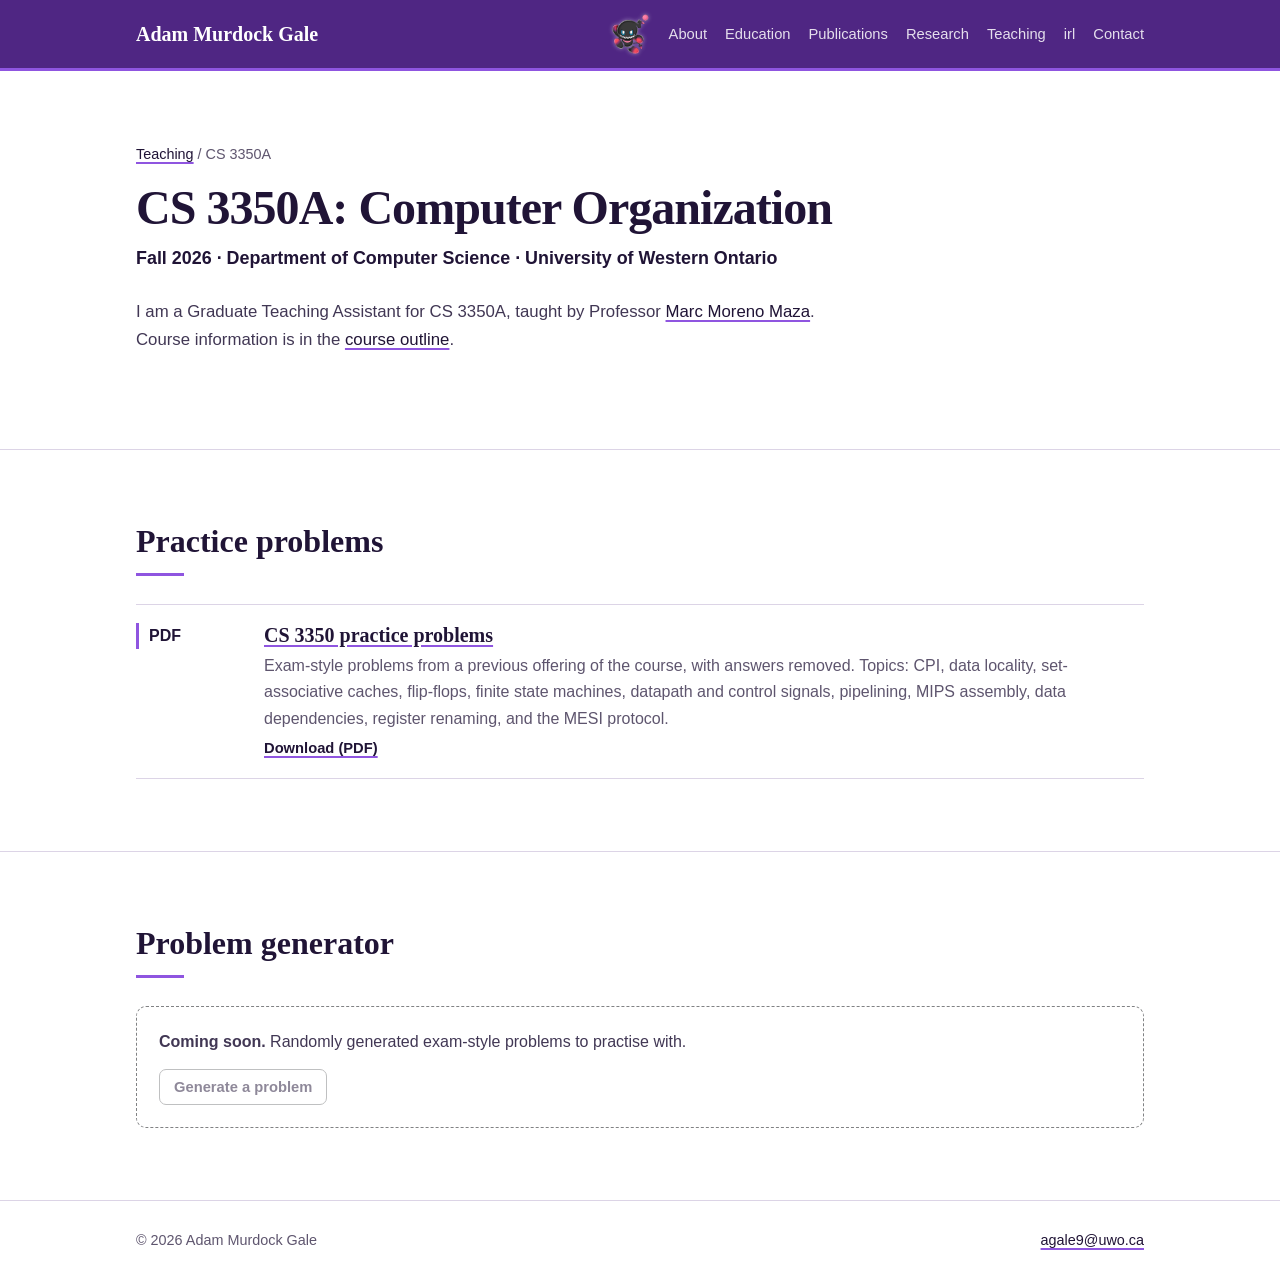
==== teaching/3350/index.html @ db10768b "Add CS 3350A course page with answer-free practice problems and generator placeholder Move shared st" ====
<!DOCTYPE html>
<html lang="en">
<head>
  <meta charset="UTF-8">
  <meta name="viewport" content="width=device-width, initial-scale=1.0">
  <meta name="description" content="CS 3350A Computer Organization (Fall 2026, Western University): practice problems and study resources from Adam Murdock Gale, Graduate Teaching Assistant.">
  <title>CS 3350A — Adam Murdock Gale</title>
  <link rel="icon" href="../../favicon.ico" sizes="any">
  <link rel="icon" type="image/png" sizes="32x32" href="../../images/favicon-32.png">
  <link rel="apple-touch-icon" href="../../images/apple-touch-icon.png">
  <script>
    /* Pick the theme before first paint: saved choice, else the OS preference. */
    (function () {
      var t = null;
      try { t = localStorage.getItem("theme"); } catch (e) {}
      if (t !== "light" && t !== "dark") {
        t = window.matchMedia && window.matchMedia("(prefers-color-scheme: light)").matches ? "light" : "dark";
      }
      document.documentElement.setAttribute("data-theme", t);
    })();
  </script>
  <link rel="stylesheet" href="../../assets/site.css">
</head>
<body>
  <header>
    <nav class="container" aria-label="Primary navigation">
      <a class="brand" href="../../">Adam Murdock Gale</a>
      <div class="nav-right">
        <button class="theme-toggle" type="button" aria-label="Switch to dark mode" title="Switch to dark mode">
          <img class="chao chao-dark" src="../../images/dark-chao.png" alt="" width="37" height="40">
          <img class="chao chao-hero" src="../../images/hero-chao.png" alt="" width="23" height="40">
        </button>
        <div class="nav-links">
        <a href="../../#about">About</a>
        <a href="../../#education">Education</a>
        <a href="../../#publications">Publications</a>
        <a href="../../#projects">Research</a>
        <a href="../../#teaching">Teaching</a>
        <a href="../../#irl">irl</a>
        <a href="../../#contact">Contact</a>
        </div>
      </div>
    </nav>
  </header>

  <main>
    <section id="course">
      <div class="container">
        <p class="breadcrumb"><a href="../../#teaching">Teaching</a> / CS 3350A</p>
        <h1 class="page-title">CS 3350A: Computer Organization</h1>
        <div class="subtitle">Fall 2026 · Department of Computer Science · University of Western Ontario</div>
        <p class="bio">
          I am a Graduate Teaching Assistant for CS 3350A, taught by Professor
          <a href="https://www.csd.uwo.ca/~mmorenom/">Marc Moreno Maza</a>. Course information is in the
          <a href="../../other/CS3350-Outline-Fall-2026.html">course outline</a>.
        </p>
      </div>
    </section>

    <section id="practice-exam">
      <div class="container">
        <h2>Practice problems</h2>
        <article class="publication">
          <div class="year">PDF</div>
          <div>
            <h3><a href="3350-practice-problems.pdf">CS 3350 practice problems</a></h3>
            <p>Exam-style problems from a previous offering of the course, with answers removed.
              Topics: CPI, data locality, set-associative caches, flip-flops, finite state machines,
              datapath and control signals, pipelining, MIPS assembly, data dependencies,
              register renaming, and the MESI protocol.</p>
            <p class="links"><a href="3350-practice-problems.pdf">Download (PDF)</a></p>
          </div>
        </article>
      </div>
    </section>

    <section id="generator">
      <div class="container">
        <h2>Problem generator</h2>
        <div class="placeholder-box">
          <p><strong>Coming soon.</strong> Randomly generated exam-style problems to practise with.</p>
          <button class="button" type="button" disabled>Generate a problem</button>
        </div>
      </div>
    </section>
  </main>

  <footer>
    <div class="container">
      <span>© <span id="year">2026</span> Adam Murdock Gale</span>
      <span><a href="mailto:agale9+website@uwo.ca">agale9@uwo.ca</a></span>
    </div>
  </footer>

  <script src="../../assets/theme.js"></script>
  <script>
    document.getElementById("year").textContent = new Date().getFullYear();
  </script>
</body>
</html>
---- assets/site.css ----
/* Shared styles for maestrood.github.io (main page and course pages) */

:root {
  color-scheme: dark;

  /* Western University brand colours
     https://brand.westernu.ca/visual-identity/colours.html */
  --western-purple: #4f2683;   /* primary */
  --white: #ffffff;            /* primary */
  --orchid: #8f55e0;           /* secondary */
  --deep-focus: #201436;       /* secondary */
  --grey: #818284;             /* secondary */
  --sky: #7deafb;              /* accent: small details only */

  /* How the site uses them */
  --paper: var(--deep-focus);              /* page background */
  --wash: #301a51;                         /* Western Purple at 35% over Deep Focus */
  --ink: var(--white);                     /* headings, primary text */
  --body-text: rgba(255, 255, 255, 0.85);  /* paragraphs */
  --muted: rgba(255, 255, 255, 0.70);      /* secondary text */
  --line: var(--western-purple);           /* dividers, card borders */
  --brand: var(--western-purple);          /* header bar, primary button, tags */
  --accent: var(--orchid);                 /* decoration only: underlines, rules (3.7:1 on Deep Focus, too low for small text) */
  --link-hover: var(--sky);                /* underline colour on hover */
}

/* Light mode: white page, Deep Focus text, same purple header */
:root[data-theme="light"] {
  color-scheme: light;
  --paper: var(--white);
  --wash: #f1eef5;                         /* Western Purple at 8% over white */
  --ink: var(--deep-focus);                /* 17.3:1 on white */
  --body-text: rgba(32, 20, 54, 0.85);     /* 11.1:1 */
  --muted: rgba(32, 20, 54, 0.72);         /* 6.9:1 */
  --line: #dcd4e6;                         /* Western Purple at 20% over white */
  --link-hover: var(--western-purple);
}

* { box-sizing: border-box; }

html { scroll-behavior: smooth; }

body {
  margin: 0;
  font-family: Inter, ui-sans-serif, -apple-system, BlinkMacSystemFont, "Segoe UI", sans-serif;
  color: var(--ink);
  background: var(--paper);
  line-height: 1.65;
  overflow-wrap: break-word;
}

a {
  color: var(--ink);
  text-decoration: underline;
  text-decoration-color: var(--accent);
  text-decoration-thickness: 2px;
  text-underline-offset: 3px;
}
a:hover { text-decoration-color: var(--link-hover); }

.container {
  width: min(1008px, calc(100% - 40px)); /* one width for every section: 240px portrait + 48px gap + 720px text */
  margin: 0 auto;
}

header {
  position: sticky;
  top: 0;
  z-index: 10;
  background: var(--brand);
  border-bottom: 3px solid var(--accent);
}

nav {
  display: flex;
  align-items: center;
  justify-content: space-between;
  min-height: 68px;
  gap: 24px;
}

.brand {
  display: inline-flex;
  align-items: center;
  gap: 8px;
  color: var(--white);
  text-decoration: none;
  font-family: Georgia, "Times New Roman", serif;
  font-size: 1.25rem;
  font-weight: 700;
}

.chao { height: 40px; width: auto; flex: none; filter: drop-shadow(0 0 2px rgba(236, 232, 243, 0.45)); }

/* Theme toggle: dark chao in light mode (switches to dark), hero chao in dark mode (switches to light) */
.theme-toggle {
  /* Fixed 40x40 box: both chao images sit centred in the same spot, so the
     button never changes size or position and a second click toggles back */
  display: inline-flex;
  align-items: center;
  justify-content: center;
  width: 40px;
  height: 40px;
  flex: none;
  padding: 0;
  border: 0;
  background: none;
  cursor: pointer;
  line-height: 0;
}
.theme-toggle .chao { max-width: 40px; max-height: 40px; }
.theme-toggle:hover .chao { transform: scale(1.06); }
.theme-toggle:focus-visible { outline: 2px solid var(--sky); outline-offset: 3px; border-radius: 6px; }
.theme-toggle .chao-hero { display: none; }
[data-theme="dark"] .theme-toggle .chao-dark { display: none; }
[data-theme="dark"] .theme-toggle .chao-hero { display: block; }

.nav-right { display: flex; align-items: center; gap: 18px; }

.nav-links {
  display: flex;
  flex-wrap: wrap;
  align-items: center;
  gap: 18px;
  font-size: 0.92rem;
}

/* The header stays Western Purple in both themes, so its text is always white */
.nav-links a { color: rgba(255, 255, 255, 0.85); text-decoration: none; }
.nav-links a:hover { color: var(--white); text-decoration: underline; text-decoration-color: var(--sky); }

#about { background: linear-gradient(180deg, var(--wash), var(--paper)); }

h2 { color: var(--ink); }

h2::after {
  content: "";
  display: block;
  width: 48px;
  height: 3px;
  margin-top: 12px;
  background: var(--accent);
}

main { min-height: 70vh; }

section {
  padding: 72px 0;
  border-bottom: 1px solid var(--line);
  scroll-margin-top: 84px;
}

.hero {
  display: grid;
  grid-template-columns: 240px 1fr;
  gap: 48px;
  align-items: start;
}

.portrait-figure { margin: 0; width: 240px; }

.portrait-figure figcaption {
  margin-top: 8px;
  color: var(--muted);
  font-size: 0.85rem;
  line-height: 1.4;
}

.portrait {
  display: block;
  width: 240px;
  height: auto;
  object-fit: cover;
  border-radius: 12px;
  background: var(--wash);
  border: 1px solid var(--line);
}

.portrait-placeholder {
  display: grid;
  place-items: center;
  color: var(--western-purple);
  text-align: center;
  font-size: 0.9rem;
}

h1, h2, h3 {
  font-family: Georgia, "Times New Roman", serif;
  line-height: 1.2;
}

h1 {
  margin: 0 0 8px;
  font-size: clamp(2.2rem, 5vw, 4rem);
  letter-spacing: -0.02em;
}

h2 {
  margin: 0 0 28px;
  font-size: 2rem;
}

h3 {
  margin: 0 0 6px;
  font-size: 1.25rem;
}

.subtitle {
  color: var(--ink);
  font-size: 1.12rem;
  font-weight: 700;
}

.bio {
  max-width: 720px;
  margin: 24px 0;
  color: var(--body-text);
  font-size: 1.05rem;
}

.actions {
  display: flex;
  flex-wrap: wrap;
  gap: 10px;
  margin-top: 24px;
}

.button {
  display: inline-block;
  padding: 9px 14px;
  border: 1px solid var(--grey);
  border-radius: 7px;
  color: var(--ink);
  text-decoration: none;
  background: transparent;
  font-weight: 700;
  font-size: 0.92rem;
}

.button.primary {
  background: var(--brand);
  border-color: var(--brand);
  color: var(--white);
}

.button:hover { text-decoration: none; transform: translateY(-1px); border-color: var(--accent); }
.button.primary:hover { background: var(--accent); border-color: var(--accent); }

.links { font-size: 0.92rem; }
.links a { font-weight: 600; }

.personal { flex: 1; color: var(--muted); margin: 0; }

.irl { display: flex; align-items: flex-start; gap: 32px; }

.cat {
  display: block;
  flex: none;
  width: 160px;
  height: auto;
  border-radius: 10px;
  border: 1px solid var(--line);
}

.grid {
  display: grid;
  grid-template-columns: repeat(2, minmax(0, 1fr));
  gap: 24px;
}

.card {
  padding: 22px;
  border: 1px solid var(--line);
  border-radius: 10px;
  background: var(--paper);
}

.card p { margin: 8px 0 0; color: var(--muted); }

.meta {
  color: var(--muted);
  font-size: 0.92rem;
}

.publication {
  display: grid;
  grid-template-columns: 110px 1fr;
  gap: 18px;
  padding: 18px 0;
  border-top: 1px solid var(--line);
}

.publication:last-child { border-bottom: 1px solid var(--line); }

.year {
  align-self: start;
  padding-left: 10px;
  border-left: 3px solid var(--accent);
  color: var(--ink);
  font-weight: 800;
}

.publication p { margin: 4px 0 0; color: var(--muted); }

.news-item {
  display: grid;
  grid-template-columns: 120px 1fr;
  gap: 20px;
  padding: 14px 0;
  border-top: 1px solid var(--line);
}

.news-item:last-child { border-bottom: 1px solid var(--line); }

.news-date { color: var(--muted); }

footer {
  padding: 28px 0;
  color: var(--muted);
  font-size: 0.9rem;
}

footer .container {
  display: flex;
  justify-content: space-between;
  gap: 20px;
}

h2 + h3.group, h3.group {
  margin: 36px 0 4px;
  color: var(--muted);
  font-family: Inter, ui-sans-serif, -apple-system, BlinkMacSystemFont, "Segoe UI", sans-serif;
  font-size: 0.85rem;
  font-weight: 700;
  letter-spacing: 0.06em;
  text-transform: uppercase;
}

h2 + h3.group { margin-top: 0; }

.tag {
  display: inline-block;
  margin-left: 6px;
  padding: 1px 8px;
  border-radius: 999px;
  background: var(--brand);
  color: var(--white);
  font-size: 0.78rem;
  font-weight: 700;
  vertical-align: middle;
}

.interests { margin: 0; padding-left: 20px; color: var(--body-text); }

@media (max-width: 760px) {
  /* Phone header: name + chao on one row, links on a compact row below.
     Not sticky here, so it doesn't eat a slice of a small screen. */
  header { position: static; }
  nav {
    display: grid;
    grid-template-columns: 1fr auto;
    align-items: center;
    gap: 6px 12px;
    min-height: 0;
    padding: 10px 0 12px;
  }
  .nav-right { display: contents; }
  .theme-toggle { grid-column: 2; grid-row: 1; }
  .nav-links { grid-column: 1 / -1; justify-content: flex-start; gap: 2px 16px; font-size: 0.9rem; }
  .nav-links a { padding: 4px 0; }   /* taller tap targets */
  section { padding: 48px 0; scroll-margin-top: 0; }
  h2 { font-size: 1.75rem; }
  h3 { font-size: 1.1rem; }
  .subtitle { font-size: 1rem; }
  .bio { font-size: 1rem; }
  .card { padding: 16px; }
  .hero { grid-template-columns: 1fr; gap: 28px; }
  .portrait-figure, .portrait { width: 180px; }
  .irl { flex-direction: column; gap: 20px; }
  .cat { width: 140px; }
  .grid { grid-template-columns: 1fr; }
  .publication, .news-item { grid-template-columns: 1fr; gap: 4px; }
  footer .container { flex-direction: column; }
}

/* Course pages */
.breadcrumb { margin: 0 0 12px; color: var(--muted); font-size: 0.9rem; }
.page-title { font-size: clamp(1.9rem, 4.5vw, 3rem); }

.placeholder-box {
  padding: 22px;
  border: 1px dashed var(--grey);
  border-radius: 10px;
  color: var(--body-text);
}
.placeholder-box p { margin: 0 0 14px; }
.button:disabled { opacity: 0.5; cursor: not-allowed; transform: none; }
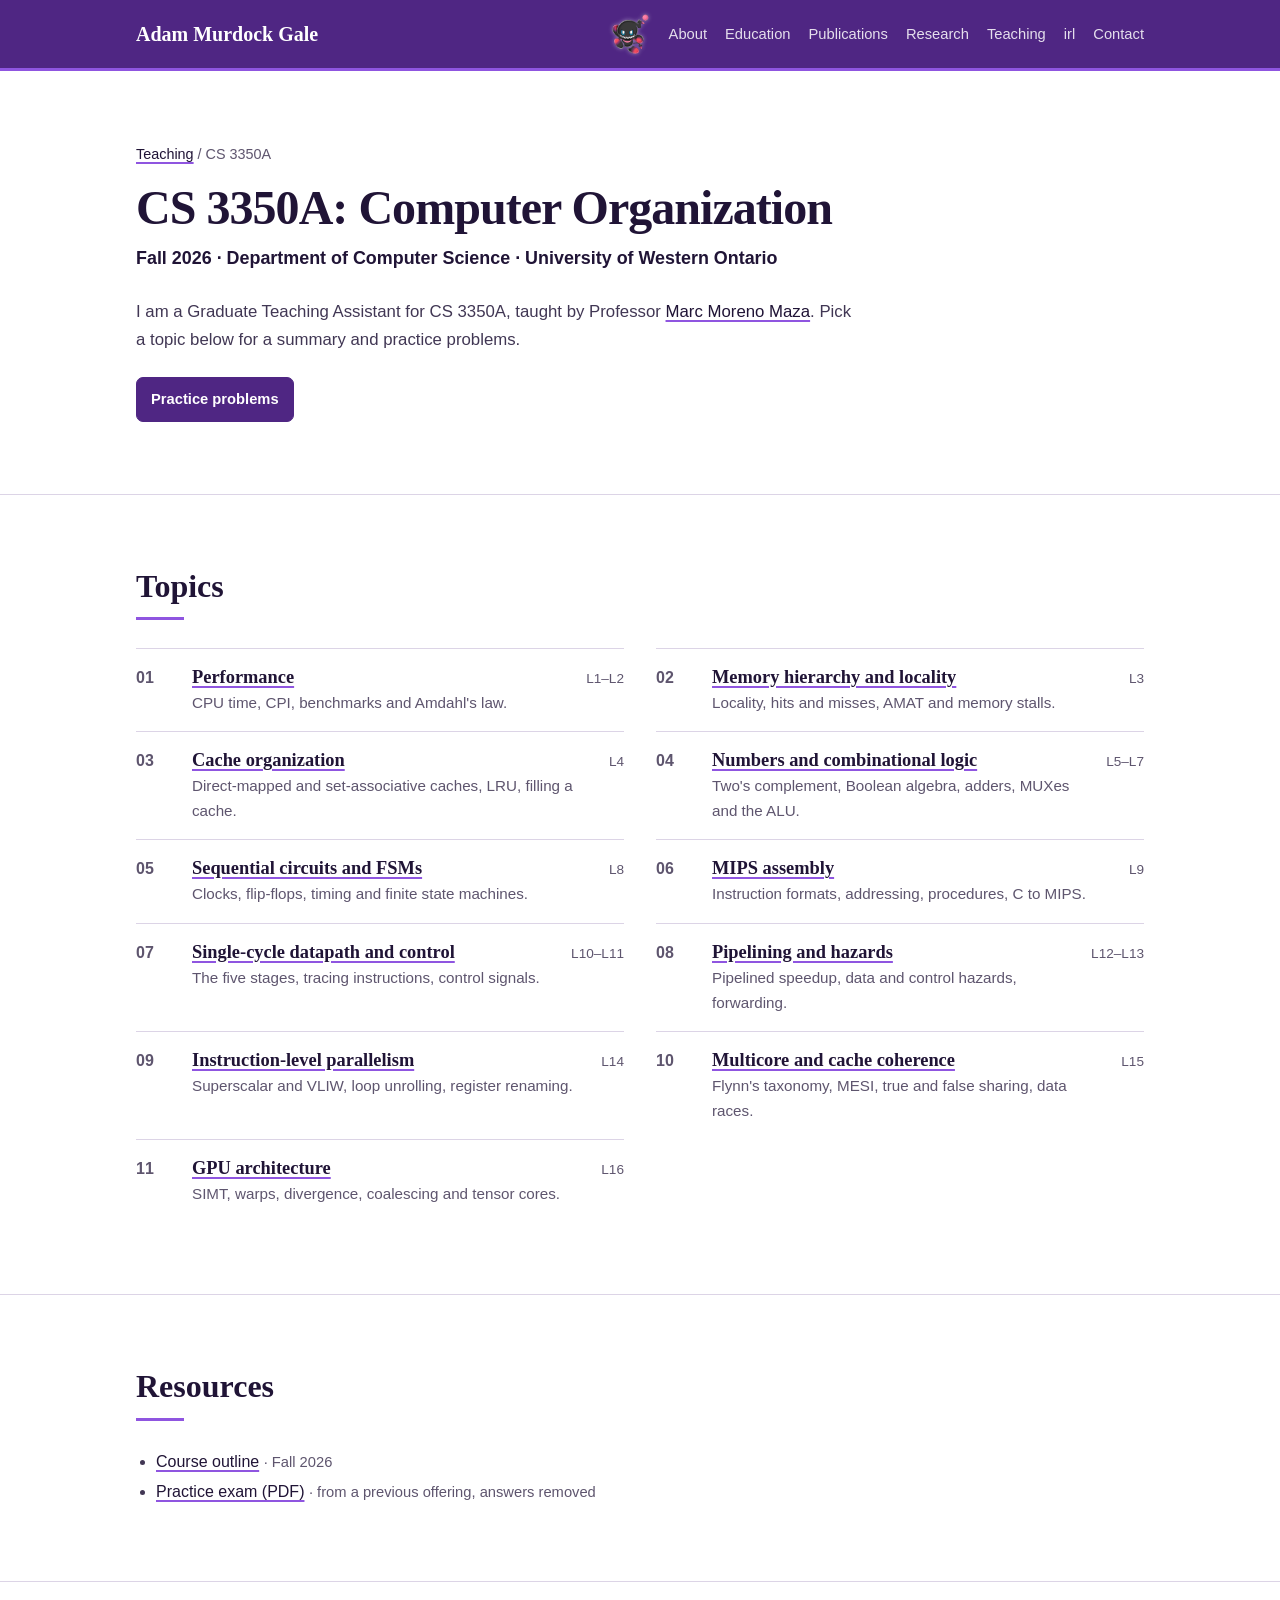
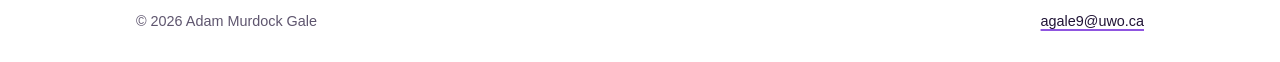
==== commit cd3b7e55: "CS 3350A: topic menu, per-topic summary pages, and practice page with answer checking Course page le" ====
--- a/teaching/3350/index.html
+++ b/teaching/3350/index.html
@@ -3,7 +3,7 @@
 <head>
   <meta charset="UTF-8">
   <meta name="viewport" content="width=device-width, initial-scale=1.0">
-  <meta name="description" content="CS 3350A Computer Organization (Fall 2026, Western University): practice problems and study resources from Adam Murdock Gale, Graduate Teaching Assistant.">
+  <meta name="description" content="CS 3350A Computer Organization (Fall 2026, Western University): topic summaries and practice problems from Adam Murdock Gale, Graduate Teaching Assistant.">
   <title>CS 3350A — Adam Murdock Gale</title>
   <link rel="icon" href="../../favicon.ico" sizes="any">
   <link rel="icon" type="image/png" sizes="32x32" href="../../images/favicon-32.png">
@@ -51,36 +51,30 @@
         <div class="subtitle">Fall 2026 · Department of Computer Science · University of Western Ontario</div>
         <p class="bio">
           I am a Graduate Teaching Assistant for CS 3350A, taught by Professor
-          <a href="https://www.csd.uwo.ca/~mmorenom/">Marc Moreno Maza</a>. Course information is in the
-          <a href="../../other/CS3350-Outline-Fall-2026.html">course outline</a>.
+          <a href="https://www.csd.uwo.ca/~mmorenom/">Marc Moreno Maza</a>. Pick a topic below for a
+          summary and practice problems.
         </p>
+        <div class="actions">
+          <a class="button primary" href="practice/">Practice problems</a>
+        </div>
       </div>
     </section>
 
-    <section id="practice-exam">
+    <section id="topics">
       <div class="container">
-        <h2>Practice problems</h2>
-        <article class="publication">
-          <div class="year">PDF</div>
-          <div>
-            <h3><a href="3350-practice-problems.pdf">CS 3350 practice problems</a></h3>
-            <p>Exam-style problems from a previous offering of the course, with answers removed.
-              Topics: CPI, data locality, set-associative caches, flip-flops, finite state machines,
-              datapath and control signals, pipelining, MIPS assembly, data dependencies,
-              register renaming, and the MESI protocol.</p>
-            <p class="links"><a href="3350-practice-problems.pdf">Download (PDF)</a></p>
-          </div>
-        </article>
+        <h2>Topics</h2>
+        <ol class="topic-menu" id="topic-menu"></ol>
+        <noscript><p>The topic list needs JavaScript. The <a href="../../other/CS3350-Outline-Fall-2026.html">course outline</a> lists the topics.</p></noscript>
       </div>
     </section>
 
-    <section id="generator">
+    <section id="resources">
       <div class="container">
-        <h2>Problem generator</h2>
-        <div class="placeholder-box">
-          <p><strong>Coming soon.</strong> Randomly generated exam-style problems to practise with.</p>
-          <button class="button" type="button" disabled>Generate a problem</button>
-        </div>
+        <h2>Resources</h2>
+        <ul class="resource-list">
+          <li><a href="../../other/CS3350-Outline-Fall-2026.html">Course outline</a> <span class="meta">· Fall 2026</span></li>
+          <li><a href="3350-practice-problems.pdf">Practice exam (PDF)</a> <span class="meta">· from a previous offering, answers removed</span></li>
+        </ul>
       </div>
     </section>
   </main>
@@ -93,8 +87,37 @@
   </footer>
 
   <script src="../../assets/theme.js"></script>
+  <script src="topics.js"></script>
   <script>
     document.getElementById("year").textContent = new Date().getFullYear();
+
+    (function () {
+      var menu = document.getElementById("topic-menu");
+      CS3350.topics.forEach(function (t, i) {
+        var li = document.createElement("li");
+        li.className = "topic-item";
+        var num = document.createElement("span");
+        num.className = "topic-num";
+        num.textContent = String(i + 1).padStart(2, "0");
+        var body = document.createElement("div");
+        var h3 = document.createElement("h3");
+        var a = document.createElement("a");
+        a.href = "topic/?t=" + t.slug;
+        a.textContent = t.title;
+        h3.appendChild(a);
+        var p = document.createElement("p");
+        p.textContent = t.blurb;
+        var meta = document.createElement("span");
+        meta.className = "topic-lectures";
+        meta.textContent = t.lectures;
+        body.appendChild(h3);
+        body.appendChild(p);
+        li.appendChild(num);
+        li.appendChild(body);
+        li.appendChild(meta);
+        menu.appendChild(li);
+      });
+    })();
   </script>
 </body>
 </html>
--- a/assets/site.css
+++ b/assets/site.css
@@ -395,3 +395,161 @@
 }
 .placeholder-box p { margin: 0 0 14px; }
 .button:disabled { opacity: 0.5; cursor: not-allowed; transform: none; }
+
+/* Course topic menu */
+:root { --spring: #b9f876; --tiger: #f0a757; }
+
+.topic-menu {
+  list-style: none;
+  margin: 0;
+  padding: 0;
+  display: grid;
+  grid-template-columns: repeat(2, minmax(0, 1fr));
+  gap: 0 32px;
+}
+.topic-item {
+  display: grid;
+  grid-template-columns: 44px 1fr auto;
+  gap: 12px;
+  align-items: baseline;
+  padding: 16px 0;
+  border-top: 1px solid var(--line);
+}
+.topic-num { color: var(--muted); font-weight: 800; font-variant-numeric: tabular-nums; }
+.topic-item h3 { margin: 0 0 2px; font-size: 1.15rem; }
+.topic-item p { margin: 0; color: var(--muted); font-size: 0.95rem; }
+.topic-lectures { color: var(--muted); font-size: 0.85rem; white-space: nowrap; }
+
+.resource-list { margin: 0; padding-left: 20px; color: var(--body-text); }
+.resource-list li { margin: 4px 0; }
+
+/* Topic pages */
+.key-ideas { margin: 0; padding-left: 20px; color: var(--body-text); max-width: 820px; }
+.key-ideas li { margin: 6px 0; }
+
+.problem-links { list-style: none; margin: 0; padding: 0; }
+.problem-links li {
+  display: flex;
+  justify-content: space-between;
+  align-items: baseline;
+  gap: 16px;
+  padding: 12px 0;
+  border-top: 1px solid var(--line);
+}
+.problem-links li:last-child { border-bottom: 1px solid var(--line); }
+.status { font-size: 0.8rem; font-weight: 700; white-space: nowrap; color: var(--muted); }
+.status.ready::before { content: "● "; color: var(--spring); }
+.status.soon::before { content: "○ "; }
+
+.topic-pager {
+  display: flex;
+  justify-content: space-between;
+  gap: 16px;
+  margin-top: 32px;
+  font-size: 0.95rem;
+}
+
+/* Practice page: radio-button chips (same size selected or not, so nothing shifts) */
+.chooser { margin: 28px 0 0; padding: 0; border: 0; min-width: 0; }
+.chooser legend {
+  margin-bottom: 10px;
+  padding: 0;
+  color: var(--muted);
+  font-size: 0.85rem;
+  font-weight: 700;
+  letter-spacing: 0.06em;
+  text-transform: uppercase;
+}
+.chooser-note { margin: 10px 0 0; }
+.chips { display: flex; flex-wrap: wrap; gap: 8px; }
+.chip { position: relative; display: inline-flex; cursor: pointer; }
+.chip input { position: absolute; opacity: 0; width: 1px; height: 1px; }
+.chip span {
+  display: inline-block;
+  padding: 7px 14px;
+  border: 1px solid var(--grey);
+  border-radius: 999px;
+  color: var(--body-text);
+  font-size: 0.9rem;
+  font-weight: 600;
+  line-height: 1.3;
+}
+.chip:hover span { border-color: var(--accent); }
+.chip input:checked + span { background: var(--brand); border-color: var(--brand); color: var(--white); }
+.chip input:focus-visible + span { outline: 2px solid var(--sky); outline-offset: 2px; }
+
+.problem-panel {
+  margin-top: 36px;
+  padding: 24px;
+  border: 1px solid var(--line);
+  border-radius: 10px;
+  background: var(--paper);
+}
+.problem-panel h2 { margin-bottom: 20px; font-size: 1.6rem; }
+.problem-prompt { color: var(--body-text); }
+.problem-prompt p { margin: 0 0 12px; }
+
+.problem-table { border-collapse: collapse; margin: 4px 0 16px; font-variant-numeric: tabular-nums; }
+.problem-table th, .problem-table td { padding: 6px 16px; border: 1px solid var(--line); text-align: center; }
+.problem-table th { color: var(--ink); background: var(--wash); }
+
+.answer-form { margin-top: 8px; }
+.answer-row { display: flex; flex-wrap: wrap; align-items: center; gap: 10px; margin: 10px 0; }
+.answer-row label { font-weight: 700; color: var(--ink); }
+.answer-row input {
+  width: 9em;
+  padding: 8px 10px;
+  border: 2px solid var(--grey);
+  border-radius: 7px;
+  background: var(--paper);
+  color: var(--ink);
+  font: inherit;
+  font-variant-numeric: tabular-nums;
+}
+.answer-row input:focus-visible { outline: 2px solid var(--sky); outline-offset: 2px; }
+.answer-row input.is-right { border-color: var(--spring); }
+.answer-row input.is-wrong { border-color: var(--tiger); }
+.mark { display: inline-block; width: 1.2em; font-weight: 800; }
+
+.feedback:empty { display: none; }
+.feedback {
+  margin-top: 18px;
+  padding: 12px 16px;
+  border-left: 4px solid var(--grey);
+  border-radius: 4px;
+  background: var(--wash);
+  color: var(--body-text);
+}
+.feedback.is-right { border-left-color: var(--spring); }
+.feedback.is-wrong { border-left-color: var(--tiger); }
+
+.solution { margin-top: 18px; color: var(--body-text); }
+.solution h4 { margin: 0 0 6px; color: var(--ink); font-size: 1rem; }
+.solution p { margin: 0 0 8px; }
+.work { font-variant-numeric: tabular-nums; overflow-wrap: anywhere; }
+
+@media (max-width: 760px) {
+  .topic-menu { grid-template-columns: 1fr; }
+  .topic-item { grid-template-columns: 36px 1fr; }
+  .topic-lectures { grid-column: 2; }
+  .problem-panel { padding: 16px; }
+  .problem-table th, .problem-table td { padding: 6px 10px; }
+}
+
+/* Phones: a dropdown for the 11 topics instead of a tall stack of chips */
+.topic-select {
+  display: none;
+  width: 100%;
+  padding: 10px 12px;
+  border: 2px solid var(--grey);
+  border-radius: 7px;
+  background: var(--paper);
+  color: var(--ink);
+  font: inherit;
+  font-weight: 600;
+}
+.topic-select:focus-visible { outline: 2px solid var(--sky); outline-offset: 2px; }
+@media (max-width: 760px) {
+  .chips-wide { display: none; }
+  .topic-select { display: block; }
+}
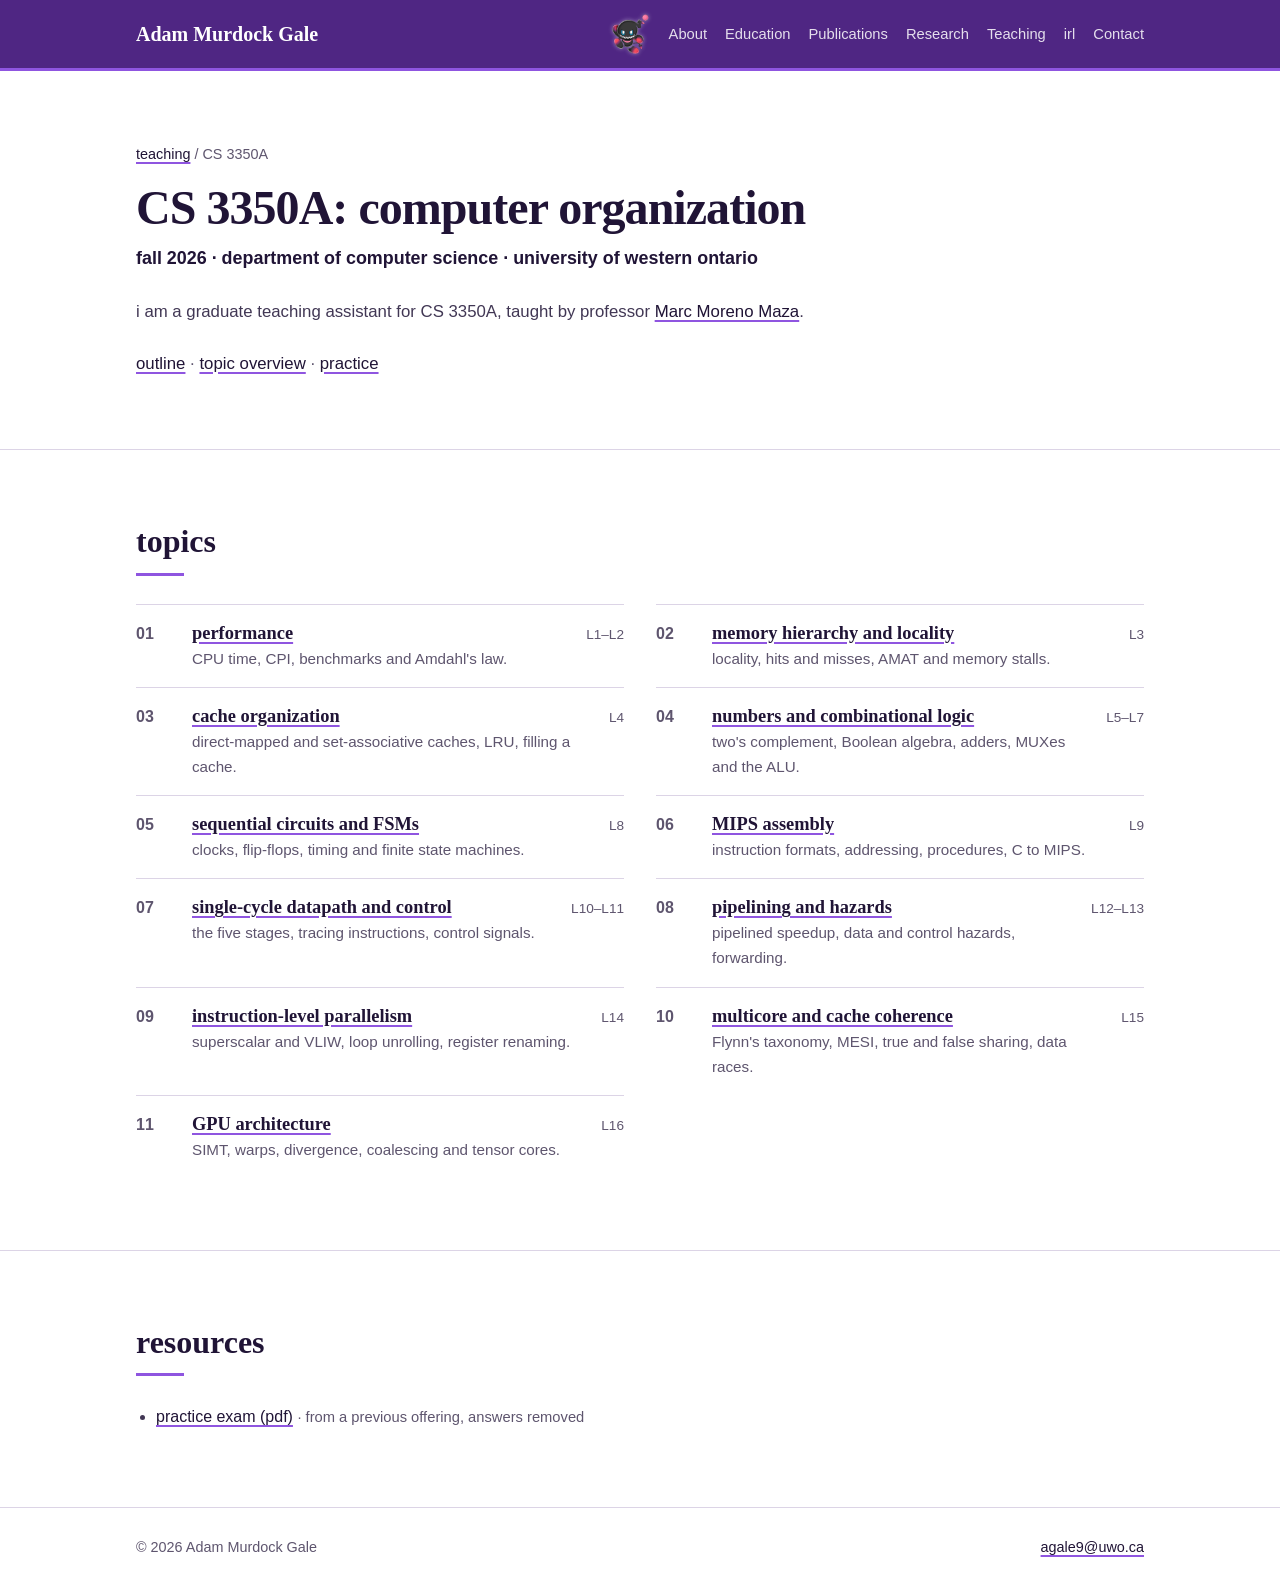
==== commit 32181d0a: "CS 3350A pages: casual lowercase copy, plain text links, no concept checks - Course intro shortened;" ====
--- a/teaching/3350/index.html
+++ b/teaching/3350/index.html
@@ -46,34 +46,34 @@
   <main>
     <section id="course">
       <div class="container">
-        <p class="breadcrumb"><a href="../../#teaching">Teaching</a> / CS 3350A</p>
-        <h1 class="page-title">CS 3350A: Computer Organization</h1>
-        <div class="subtitle">Fall 2026 · Department of Computer Science · University of Western Ontario</div>
+        <p class="breadcrumb"><a href="../../#teaching">teaching</a> / CS 3350A</p>
+        <h1 class="page-title">CS 3350A: computer organization</h1>
+        <div class="subtitle">fall 2026 · department of computer science · university of western ontario</div>
         <p class="bio">
-          I am a Graduate Teaching Assistant for CS 3350A, taught by Professor
-          <a href="https://www.csd.uwo.ca/~mmorenom/">Marc Moreno Maza</a>. Pick a topic below for a
-          summary and practice problems.
+          i am a graduate teaching assistant for CS 3350A, taught by professor
+          <a href="https://www.csd.uwo.ca/~mmorenom/">Marc Moreno Maza</a>.
         </p>
-        <div class="actions">
-          <a class="button primary" href="practice/">Practice problems</a>
-        </div>
+        <p class="course-links">
+          <a href="../../other/CS3350-Outline-Fall-2026.html">outline</a> ·
+          <a href="#topics">topic overview</a> ·
+          <a href="practice/">practice</a>
+        </p>
       </div>
     </section>
 
     <section id="topics">
       <div class="container">
-        <h2>Topics</h2>
+        <h2>topics</h2>
         <ol class="topic-menu" id="topic-menu"></ol>
-        <noscript><p>The topic list needs JavaScript. The <a href="../../other/CS3350-Outline-Fall-2026.html">course outline</a> lists the topics.</p></noscript>
+        <noscript><p>the topic list needs javascript. the <a href="../../other/CS3350-Outline-Fall-2026.html">outline</a> lists the topics.</p></noscript>
       </div>
     </section>
 
     <section id="resources">
       <div class="container">
-        <h2>Resources</h2>
+        <h2>resources</h2>
         <ul class="resource-list">
-          <li><a href="../../other/CS3350-Outline-Fall-2026.html">Course outline</a> <span class="meta">· Fall 2026</span></li>
-          <li><a href="3350-practice-problems.pdf">Practice exam (PDF)</a> <span class="meta">· from a previous offering, answers removed</span></li>
+          <li><a href="3350-practice-problems.pdf">practice exam (pdf)</a> <span class="meta">· from a previous offering, answers removed</span></li>
         </ul>
       </div>
     </section>
--- a/assets/site.css
+++ b/assets/site.css
@@ -71,7 +71,7 @@
   border-bottom: 3px solid var(--accent);
 }
 
-nav {
+header nav {
   display: flex;
   align-items: center;
   justify-content: space-between;
@@ -356,7 +356,7 @@
   /* Phone header: name + chao on one row, links on a compact row below.
      Not sticky here, so it doesn't eat a slice of a small screen. */
   header { position: static; }
-  nav {
+  header nav {
     display: grid;
     grid-template-columns: 1fr auto;
     align-items: center;
@@ -449,43 +449,114 @@
   font-size: 0.95rem;
 }
 
-/* Practice page: radio-button chips (same size selected or not, so nothing shifts) */
-.chooser { margin: 28px 0 0; padding: 0; border: 0; min-width: 0; }
-.chooser legend {
-  margin-bottom: 10px;
-  padding: 0;
-  color: var(--muted);
-  font-size: 0.85rem;
-  font-weight: 700;
-  letter-spacing: 0.06em;
-  text-transform: uppercase;
-}
-.chooser-note { margin: 10px 0 0; }
-.chips { display: flex; flex-wrap: wrap; gap: 8px; }
-.chip { position: relative; display: inline-flex; cursor: pointer; }
-.chip input { position: absolute; opacity: 0; width: 1px; height: 1px; }
-.chip span {
-  display: inline-block;
-  padding: 7px 14px;
-  border: 1px solid var(--grey);
-  border-radius: 999px;
-  color: var(--body-text);
-  font-size: 0.9rem;
-  font-weight: 600;
-  line-height: 1.3;
-}
-.chip:hover span { border-color: var(--accent); }
-.chip input:checked + span { background: var(--brand); border-color: var(--brand); color: var(--white); }
-.chip input:focus-visible + span { outline: 2px solid var(--sky); outline-offset: 2px; }
+/* Practice page: an app-style screen. The page itself never scrolls; the text menu on the
+   left and the problem on the right each scroll on their own, so the menu is always visible. */
+body.app { height: 100vh; height: 100dvh; display: flex; flex-direction: column; overflow: hidden; }
+body.app > header { position: static; flex: none; }
+body.app > main { flex: 1; min-height: 0; min-width: 0; display: flex; }
+body.app > footer { display: none; }
+.practice-app { flex: 1; min-height: 0; min-width: 0; display: flex; flex-direction: column; padding: 0; border: 0; }
+.practice-bar { display: flex; flex-wrap: wrap; align-items: center; gap: 4px 16px; padding: 6px 0; flex: none; }
+.practice-bar .breadcrumb { margin: 0; font-size: 0.85rem; }
+
+/* App pages get a slimmer header (the chao toggle keeps its fixed 40x40 box) */
+body.app header nav { min-height: 52px; }
+body.app header { border-bottom-width: 2px; }
+body.app .brand { font-size: 1.1rem; }
+.practice-app .container { width: min(1240px, calc(100% - 32px)); }
+.menu-toggle { display: none; }
+
+.practice-layout {
+  flex: 1;
+  min-height: 0;
+  display: grid;
+  grid-template-columns: 300px minmax(0, 1fr);
+  gap: 20px;
+  padding-bottom: 14px;
+}
+.practice-menu {
+  min-height: 0;
+  overflow-y: auto;
+  padding: 6px 6px 6px 0;
+  border-right: 1px solid var(--line);
+  font-family: ui-monospace, "SFMono-Regular", Menlo, Consolas, "Liberation Mono", monospace;
+  font-size: 0.95rem;
+  line-height: 1.45;
+}
+.practice-menu ol, .practice-menu ul { list-style: none; margin: 0; padding: 0; }
+.practice-menu a { display: block; color: var(--body-text); text-decoration: none; padding: 2px 6px; border-radius: 3px; }
+.practice-menu a:hover { color: var(--ink); text-decoration: underline; text-decoration-color: var(--link-hover); }
+.practice-menu a:focus-visible { outline: 2px solid var(--sky); outline-offset: 1px; }
+.menu-num { color: var(--muted); }
+.menu-topic-item.is-open > .menu-topic { color: var(--ink); font-weight: 700; }
+.menu-topic-item ul { margin: 1px 0 6px; }
+.menu-topic-item li { display: flex; }
+.menu-topic-item li::before { content: "├─"; flex: none; padding: 2px 0 0 3.2ch; color: var(--muted); }
+.menu-topic-item li:last-child::before { content: "└─"; }
+.menu-problem { flex: 1; }
+.menu-problem[aria-current] { background: var(--brand); color: var(--white); }
+.menu-problem[aria-current]:hover { color: var(--white); }
 
 .problem-panel {
-  margin-top: 36px;
+  margin-top: 0;
+  min-height: 0;
+  overflow-y: auto;
+  padding: 16px 22px;
   padding: 24px;
   border: 1px solid var(--line);
   border-radius: 10px;
   background: var(--paper);
 }
-.problem-panel h2 { margin-bottom: 20px; font-size: 1.6rem; }
+.problem-panel h2 { margin-bottom: 10px; font-size: 1.45rem; }
+.problem-panel h2::after { display: none; }
+.problem-panel { font-size: 1.08rem; }
+.problem-panel code, .problem-panel .problem-code, .problem-panel .problem-table { font-size: 1.02rem; }
+.problem-panel code { font-family: ui-monospace, "SFMono-Regular", Menlo, Consolas, "Liberation Mono", monospace; color: var(--ink); }
+
+/* Work on the left, solution on the right once it is shown (stacks on narrow screens) */
+.problem-grid { display: grid; grid-template-columns: minmax(0, 1fr); gap: 0 28px; align-items: start; }
+@media (min-width: 1100px) {
+  .problem-grid.has-solution { grid-template-columns: minmax(0, 1.25fr) minmax(0, 1fr); }
+  .problem-grid.has-solution .solution { margin-top: 0; padding-left: 24px; border-left: 1px solid var(--line); }
+}
+
+/* A table of answers and the remaining answer boxes sit side by side when there is room */
+.answer-area { display: flex; flex-wrap: wrap; align-items: flex-start; gap: 0 36px; }
+.answer-area > .table-wrap { flex: 0 1 auto; }
+.answer-area > .code-blanks { flex: 1 1 100%; }
+.answer-area > .answer-grid { flex: 1 1 260px; }
+.answer-area > .table-wrap + .answer-grid { margin-top: 4px; }
+
+/* Answer boxes share one grid so they line up in a single column */
+.answer-grid { display: grid; grid-template-columns: max-content minmax(0, 1fr); gap: 10px 16px; align-items: center; margin: 12px 0 4px; }
+.answer-grid > label { font-weight: 700; color: var(--ink); }
+.answer-grid > label.is-wide { grid-column: 1 / -1; font-weight: 600; margin-top: 4px; }
+.answer-grid > .answer-slot.is-wide { grid-column: 1 / -1; margin-top: -6px; }
+.answer-slot select { max-width: 100%; }
+
+/* Streak rank pop-up */
+.rank-pop {
+  position: fixed;
+  z-index: 50;
+  pointer-events: none;
+  transform: translate(-50%, -100%);
+  filter: drop-shadow(0 2px 0 rgba(0, 0, 0, 0.55)) drop-shadow(0 0 6px rgba(0, 0, 0, 0.25));
+  animation: rank-pop 1.4s cubic-bezier(.2, .8, .3, 1) forwards;
+  image-rendering: pixelated;
+}
+.rank-pop.is-max { height: 56px; width: auto; }
+@keyframes rank-pop {
+  0%   { opacity: 0; transform: translate(-50%, -100%) scale(0.3); }
+  14%  { opacity: 1; transform: translate(-50%, -110%) scale(1.15); }
+  26%  { transform: translate(-50%, -110%) scale(1); }
+  75%  { opacity: 1; transform: translate(-50%, -150%) scale(1); }
+  100% { opacity: 0; transform: translate(-50%, -190%) scale(0.95); }
+}
+@media (prefers-reduced-motion: reduce) {
+  .rank-pop { animation: rank-fade 1.2s ease forwards; }
+  @keyframes rank-fade { 0%, 70% { opacity: 1; } 100% { opacity: 0; } }
+}
+.problem-panel .breadcrumb { margin-bottom: 6px; }
 .problem-prompt { color: var(--body-text); }
 .problem-prompt p { margin: 0 0 12px; }
 
@@ -528,6 +599,93 @@
 .solution p { margin: 0 0 8px; }
 .work { font-variant-numeric: tabular-nums; overflow-wrap: anywhere; }
 
+.table-wrap { max-width: 100%; overflow-x: auto; }
+.answer-table { font-size: 1.02rem; }
+.answer-table th, .answer-table td { padding: 3px 8px; vertical-align: middle; }
+.answer-table td:first-child { white-space: nowrap; }
+.answer-form .answer-table input, .answer-form .answer-table select, .answer-form .code-blanks input, .answer-form .code-blanks select { padding: 2px 5px; }
+.answer-table .mark, .code-blanks .mark { width: 1.1ch; }
+.answer-cell { display: inline-flex; align-items: center; gap: 4px; white-space: nowrap; }
+.answer-form select, .answer-form input {
+  padding: 5px 9px;
+  border: 2px solid var(--grey);
+  border-radius: 7px;
+  background: var(--paper);
+  color: var(--ink);
+  font: inherit;
+  font-variant-numeric: tabular-nums;
+}
+.answer-form select:focus-visible, .answer-form input:focus-visible { outline: 2px solid var(--sky); outline-offset: 2px; }
+.answer-form .is-right { border-color: var(--spring); }
+.answer-form .is-wrong { border-color: var(--tiger); }
+.problem-code {
+  margin: 4px 0 16px;
+  padding: 12px 16px;
+  border: 1px solid var(--line);
+  border-radius: 7px;
+  background: var(--wash);
+  color: var(--ink);
+  font-family: ui-monospace, "SFMono-Regular", Menlo, Consolas, "Liberation Mono", monospace;
+  font-size: 0.9rem;
+  line-height: 1.6;
+  overflow-x: auto;
+  white-space: pre;
+}
+.code-line { min-height: 1.6em; display: flex; align-items: center; flex-wrap: nowrap; white-space: pre; }
+.code-blanks .answer-cell { margin: 2px 0; }
+.code-blanks select, .code-blanks input { font-family: inherit; font-size: inherit; }
+.expr { font-family: Georgia, "Times New Roman", serif; font-size: 1.15rem; color: var(--ink); }
+.fsm { display: block; width: 100%; max-width: 380px; height: auto; margin: 4px 0 12px; color: var(--ink); }
+.feedback ul { margin: 6px 0 0; padding-left: 20px; }
+.solution ul { margin: 0 0 8px; padding-left: 20px; }
+.solution .problem-table { margin-top: 0; }
+
+.answer-row.is-wide { flex-direction: column; align-items: flex-start; gap: 4px; }
+.answer-row.is-wide label { font-weight: 600; }
+.answer-row.is-wide select { max-width: 100%; }
+
+@media (max-width: 900px) {
+  .practice-layout { grid-template-columns: 220px minmax(0, 1fr); gap: 14px; }
+  .practice-menu { font-size: 0.88rem; }
+}
+
+/* Phones: one column; the menu becomes a drop-down under the ☰ button */
+@media (max-width: 640px) {
+  .practice-layout { grid-template-columns: minmax(0, 1fr); position: relative; }
+  .menu-toggle {
+    display: block;
+    width: 100%;
+    margin-top: 6px;
+    padding: 8px 10px;
+    border: 1px solid var(--grey);
+    border-radius: 7px;
+    background: var(--paper);
+    color: var(--ink);
+    font: inherit;
+    font-size: 0.9rem;
+    font-weight: 600;
+    text-align: left;
+    white-space: nowrap;
+    overflow: hidden;
+    text-overflow: ellipsis;
+    cursor: pointer;
+  }
+  .practice-menu {
+    display: none;
+    position: absolute;
+    inset: 0 0 auto 0;
+    z-index: 5;
+    max-height: 70vh;
+    padding: 8px;
+    border: 1px solid var(--line);
+    border-radius: 8px;
+    background: var(--paper);
+    box-shadow: 0 8px 24px rgba(0, 0, 0, 0.25);
+  }
+  .practice-menu.is-open { display: block; }
+  .problem-panel { padding: 14px; }
+}
+
 @media (max-width: 760px) {
   .topic-menu { grid-template-columns: 1fr; }
   .topic-item { grid-template-columns: 36px 1fr; }
@@ -536,20 +694,52 @@
   .problem-table th, .problem-table td { padding: 6px 10px; }
 }
 
-/* Phones: a dropdown for the 11 topics instead of a tall stack of chips */
-.topic-select {
-  display: none;
-  width: 100%;
-  padding: 10px 12px;
-  border: 2px solid var(--grey);
-  border-radius: 7px;
-  background: var(--paper);
-  color: var(--ink);
-  font: inherit;
-  font-weight: 600;
-}
-.topic-select:focus-visible { outline: 2px solid var(--sky); outline-offset: 2px; }
-@media (max-width: 760px) {
-  .chips-wide { display: none; }
-  .topic-select { display: block; }
-}
+/* FSM diagrams: a halo in the panel colour keeps labels readable where arrows cross */
+.fsm-label { paint-order: stroke; stroke: var(--paper); stroke-width: 4px; stroke-linejoin: round; }
+
+/* Exam cheat sheet: a small [Cheat Sheet] button beside the title opens the matching pages */
+.problem-head { position: relative; display: flex; flex-wrap: wrap; align-items: baseline; gap: 4px 14px; margin-bottom: 10px; }
+.problem-head h2 { margin: 0; }
+.cheat-btn {
+  padding: 0;
+  border: 0;
+  background: none;
+  color: var(--ink);
+  font-family: ui-monospace, "SFMono-Regular", Menlo, Consolas, "Liberation Mono", monospace;
+  font-size: 0.9rem;
+  font-weight: 700;
+  text-decoration: underline;
+  text-decoration-color: var(--accent);
+  text-decoration-thickness: 2px;
+  text-underline-offset: 3px;
+  cursor: pointer;
+}
+.cheat-btn:hover, .cheat-btn[aria-expanded="true"] { text-decoration-color: var(--link-hover); }
+.cheat-btn:focus-visible { outline: 2px solid var(--sky); outline-offset: 3px; border-radius: 3px; }
+.cheat-btn[hidden] { display: none; }
+.cheat-pop {
+  position: absolute;
+  top: 100%;
+  left: 0;
+  z-index: 20;
+  width: min(700px, 100%);
+  max-height: 72vh;
+  overflow-y: auto;
+  margin-top: 6px;
+  padding: 10px;
+  border: 1px solid var(--line);
+  border-radius: 8px;
+  background: #ffffff;                 /* the scanned sheet is black on white in both themes */
+  box-shadow: 0 10px 28px rgba(0, 0, 0, 0.3);
+}
+.cheat-pop[hidden] { display: none; }
+.cheat-pop img { display: block; max-width: 100%; height: auto; margin: 0 auto; }
+.cheat-pop img + img { margin-top: 10px; padding-top: 10px; border-top: 1px solid #ddd; }
+
+/* Exam-style cache tables: one row per line, a thicker rule between sets */
+.answer-table tr.group-start td { border-top: 2px solid var(--grey); }
+.answer-table .mark-cell { border: 0; padding-left: 2px; }
+.answer-form .answer-table input[data-part] { text-align: center; padding: 2px 3px; }
+.problem-prompt .problem-table { display: block; max-width: 100%; overflow-x: auto; }
+
+.course-links { margin: 14px 0 0; font-size: 1.05rem; color: var(--muted); }
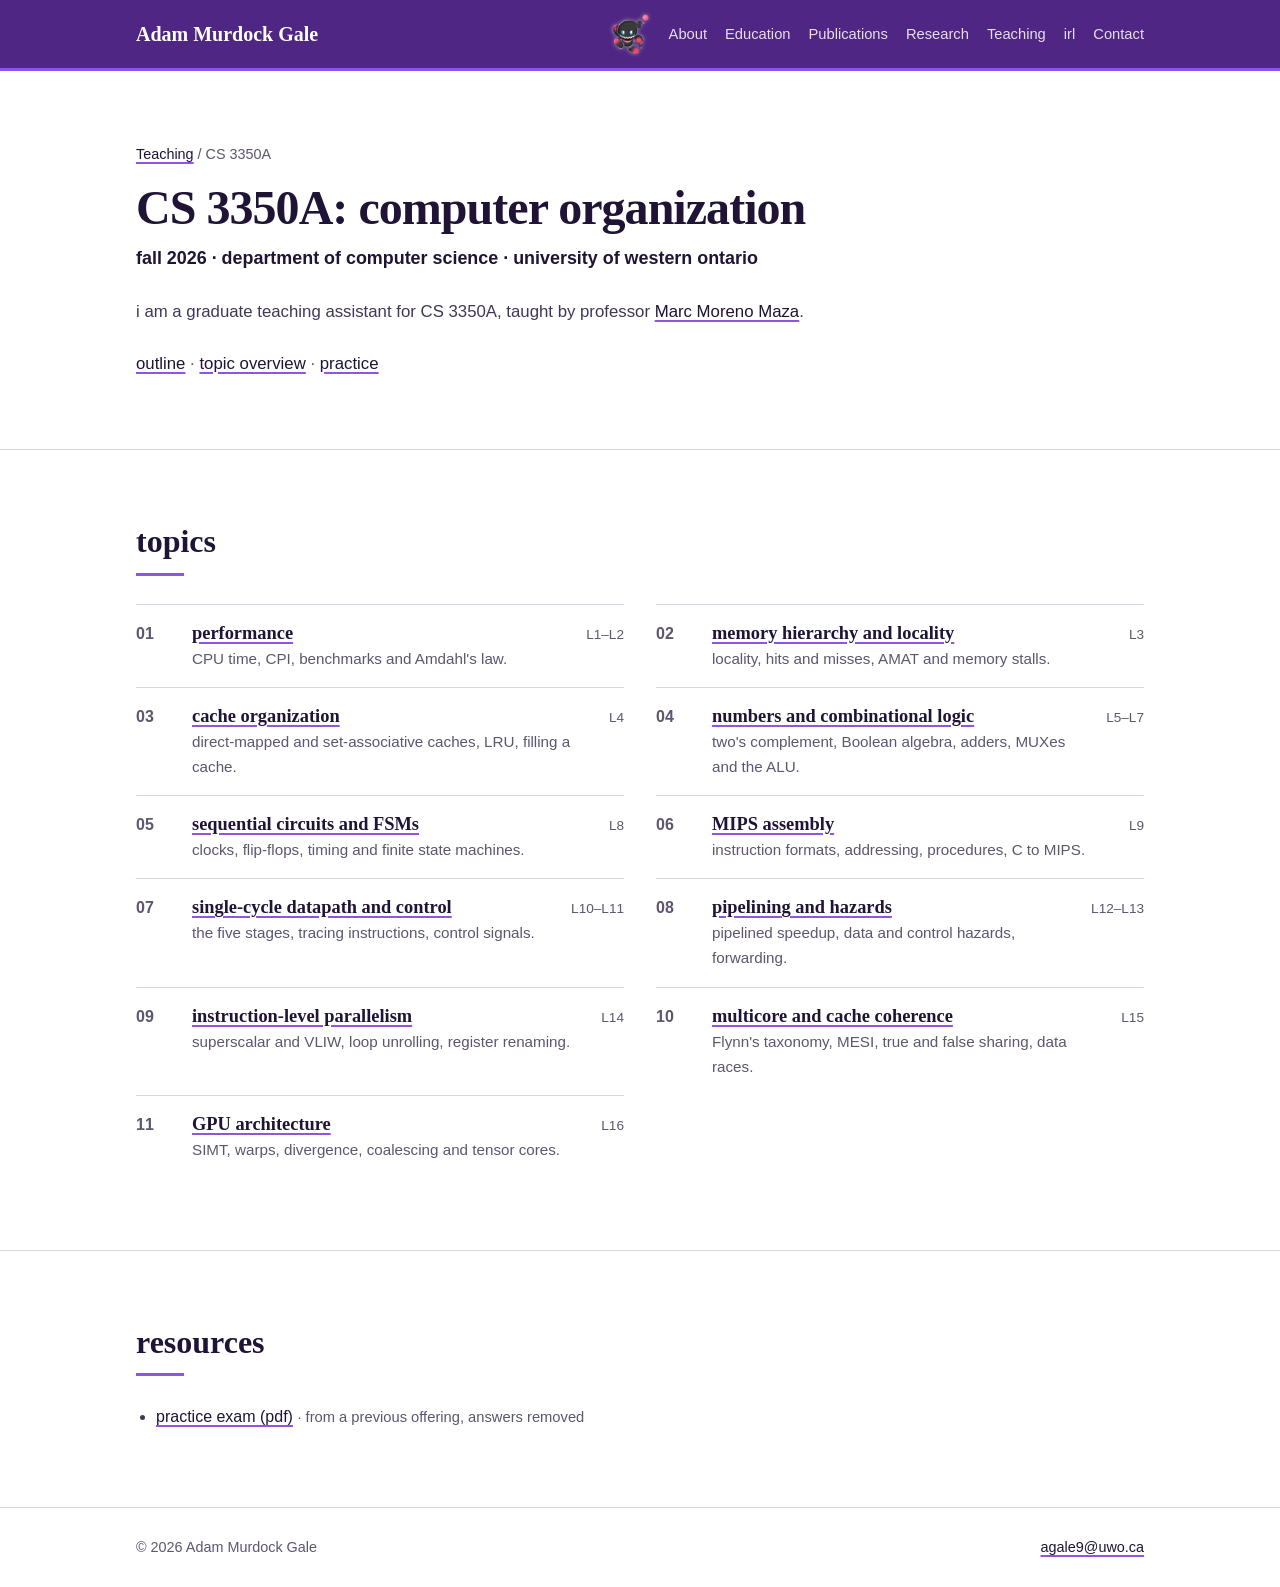
==== commit 60cf89b8: "Capitalize Teaching in course-page breadcrumbs (it names the main page section) Co-Authored-By: Clau" ====
--- a/teaching/3350/index.html
+++ b/teaching/3350/index.html
@@ -46,7 +46,7 @@
   <main>
     <section id="course">
       <div class="container">
-        <p class="breadcrumb"><a href="../../#teaching">teaching</a> / CS 3350A</p>
+        <p class="breadcrumb"><a href="../../#teaching">Teaching</a> / CS 3350A</p>
         <h1 class="page-title">CS 3350A: computer organization</h1>
         <div class="subtitle">fall 2026 · department of computer science · university of western ontario</div>
         <p class="bio">
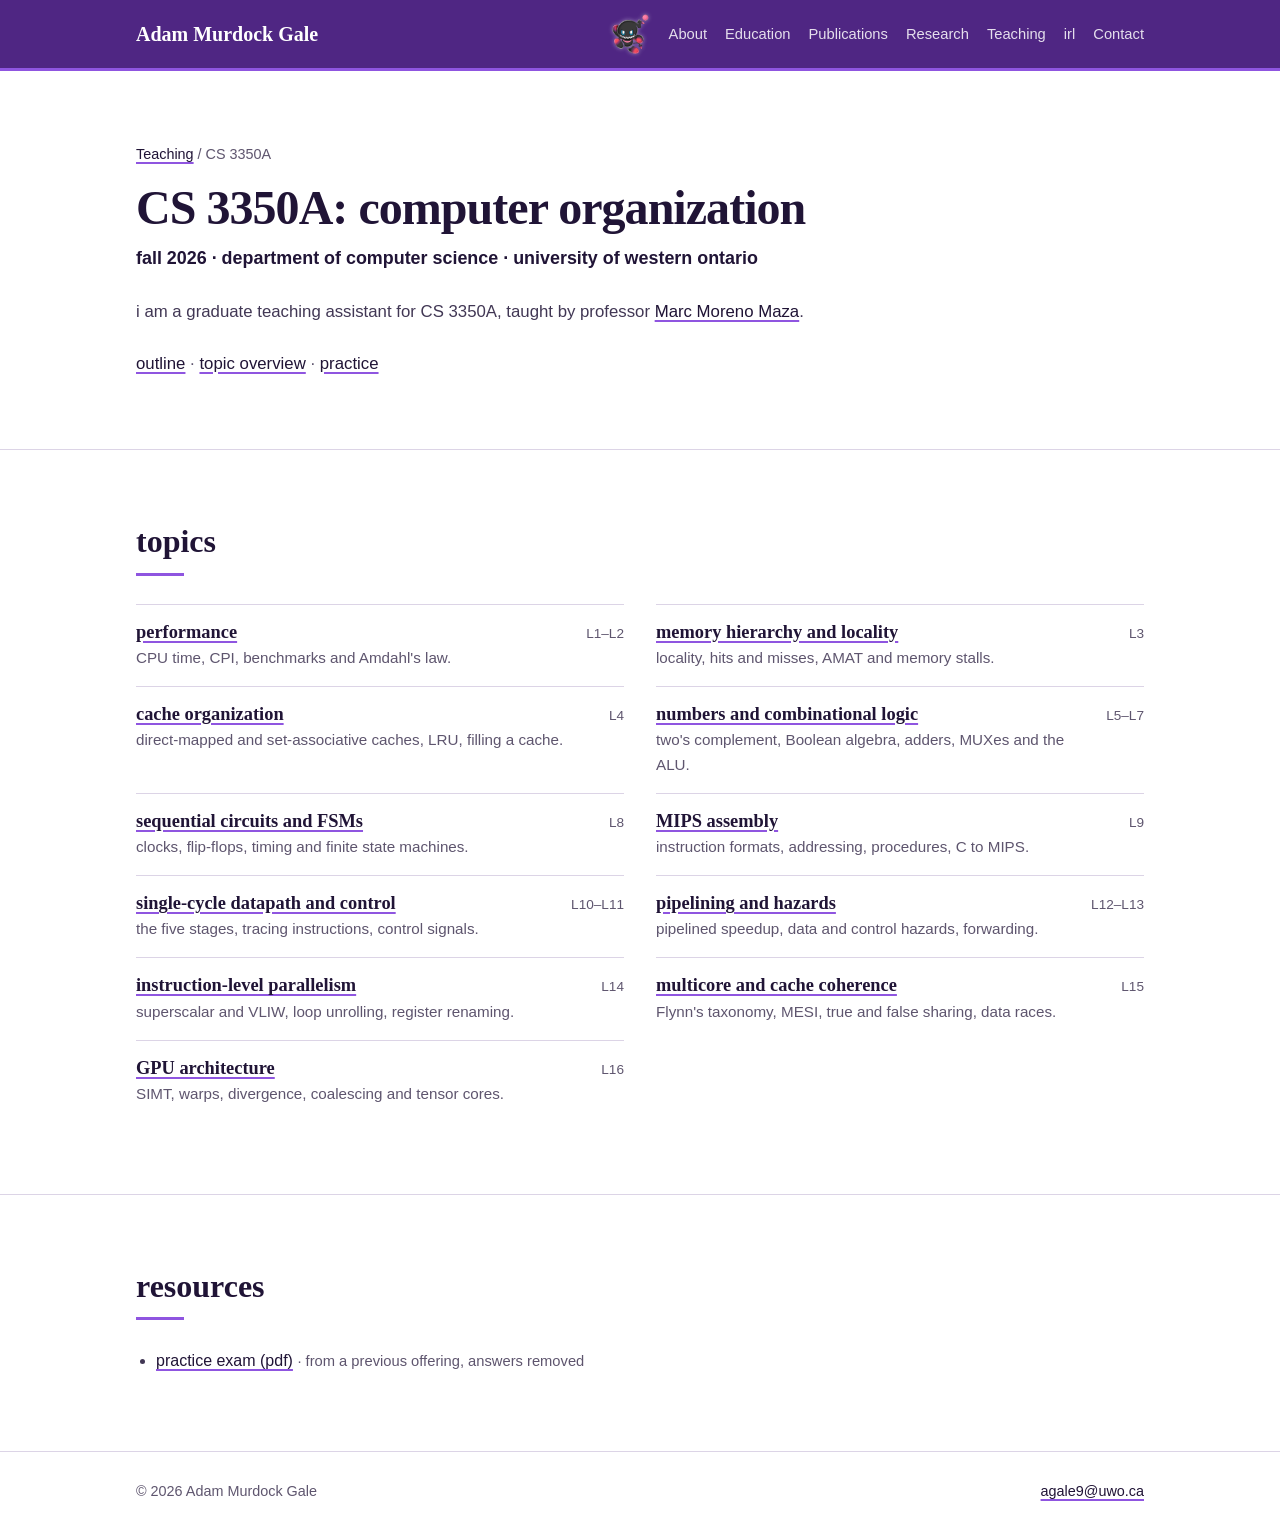
==== commit 1ec7b67c: "Practice: rings scatter on a wrong answer; drop topic numbers - A wrong answer sends a burst of spin" ====
--- a/teaching/3350/index.html
+++ b/teaching/3350/index.html
@@ -96,9 +96,6 @@
       CS3350.topics.forEach(function (t, i) {
         var li = document.createElement("li");
         li.className = "topic-item";
-        var num = document.createElement("span");
-        num.className = "topic-num";
-        num.textContent = String(i + 1).padStart(2, "0");
         var body = document.createElement("div");
         var h3 = document.createElement("h3");
         var a = document.createElement("a");
@@ -112,7 +109,6 @@
         meta.textContent = t.lectures;
         body.appendChild(h3);
         body.appendChild(p);
-        li.appendChild(num);
         li.appendChild(body);
         li.appendChild(meta);
         menu.appendChild(li);
--- a/assets/site.css
+++ b/assets/site.css
@@ -409,13 +409,12 @@
 }
 .topic-item {
   display: grid;
-  grid-template-columns: 44px 1fr auto;
+  grid-template-columns: 1fr auto;
   gap: 12px;
   align-items: baseline;
   padding: 16px 0;
   border-top: 1px solid var(--line);
 }
-.topic-num { color: var(--muted); font-weight: 800; font-variant-numeric: tabular-nums; }
 .topic-item h3 { margin: 0 0 2px; font-size: 1.15rem; }
 .topic-item p { margin: 0; color: var(--muted); font-size: 0.95rem; }
 .topic-lectures { color: var(--muted); font-size: 0.85rem; white-space: nowrap; }
@@ -487,7 +486,6 @@
 .practice-menu a { display: block; color: var(--body-text); text-decoration: none; padding: 2px 6px; border-radius: 3px; }
 .practice-menu a:hover { color: var(--ink); text-decoration: underline; text-decoration-color: var(--link-hover); }
 .practice-menu a:focus-visible { outline: 2px solid var(--sky); outline-offset: 1px; }
-.menu-num { color: var(--muted); }
 .menu-topic-item.is-open > .menu-topic { color: var(--ink); font-weight: 700; }
 .menu-topic-item ul { margin: 1px 0 6px; }
 .menu-topic-item li { display: flex; }
@@ -688,8 +686,7 @@
 
 @media (max-width: 760px) {
   .topic-menu { grid-template-columns: 1fr; }
-  .topic-item { grid-template-columns: 36px 1fr; }
-  .topic-lectures { grid-column: 2; }
+  .topic-item { grid-template-columns: 1fr auto; }
   .problem-panel { padding: 16px; }
   .problem-table th, .problem-table td { padding: 6px 10px; }
 }
@@ -743,3 +740,20 @@
 .problem-prompt .problem-table { display: block; max-width: 100%; overflow-x: auto; }
 
 .course-links { margin: 14px 0 0; font-size: 1.05rem; color: var(--muted); }
+
+/* Wrong-answer ring burst (drawn in CSS) */
+.ring-layer { position: fixed; inset: 0; z-index: 60; pointer-events: none; overflow: hidden; }
+.ring { position: absolute; left: 0; top: 0; width: 22px; height: 22px; will-change: transform; }
+.ring-spin {
+  display: block;
+  width: 100%;
+  height: 100%;
+  border: 4px solid #f6c21a;
+  border-radius: 50%;
+  box-shadow: 0 0 0 1px #9a6a00, inset 0 0 0 1px #9a6a00, inset 2px 2px 0 1px #fff3b0;
+  animation: ring-spin 0.45s linear infinite;
+}
+@keyframes ring-spin {
+  0%, 100% { transform: scaleX(1); }
+  50% { transform: scaleX(0.18); }
+}
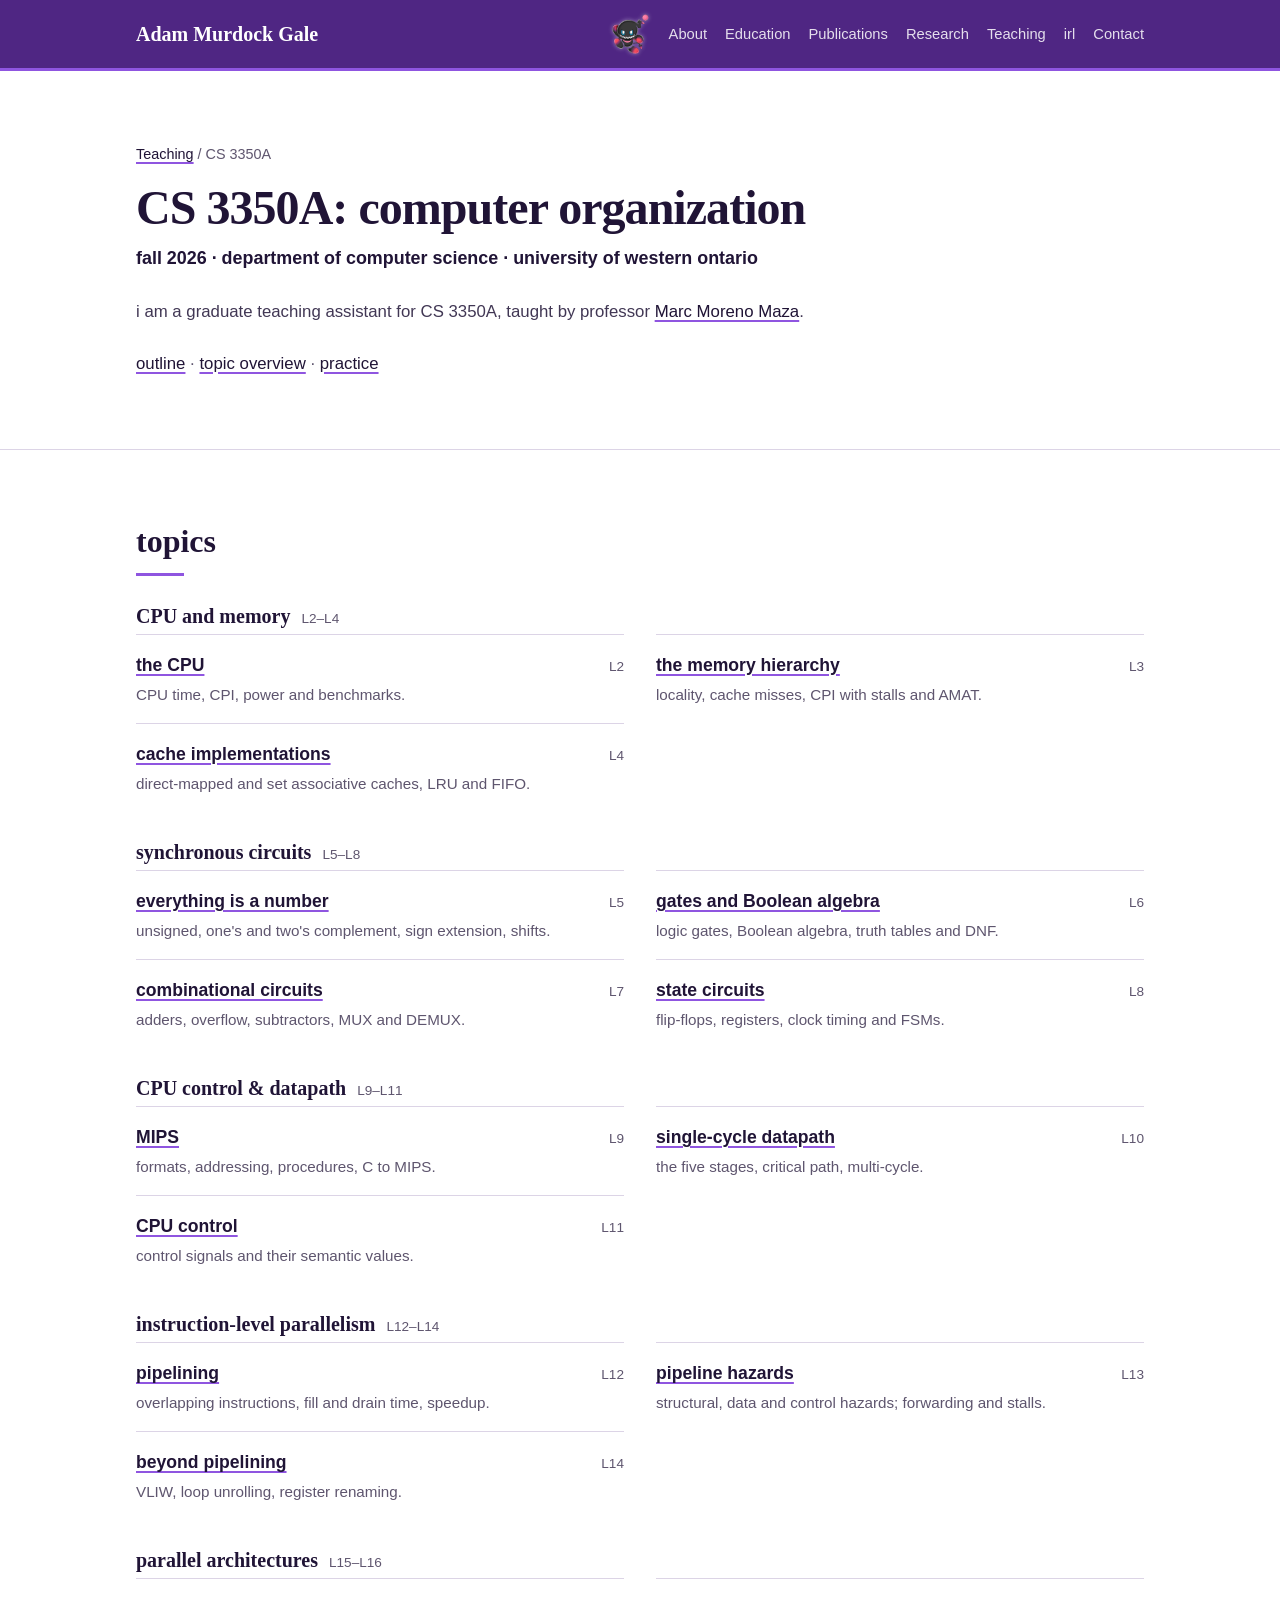
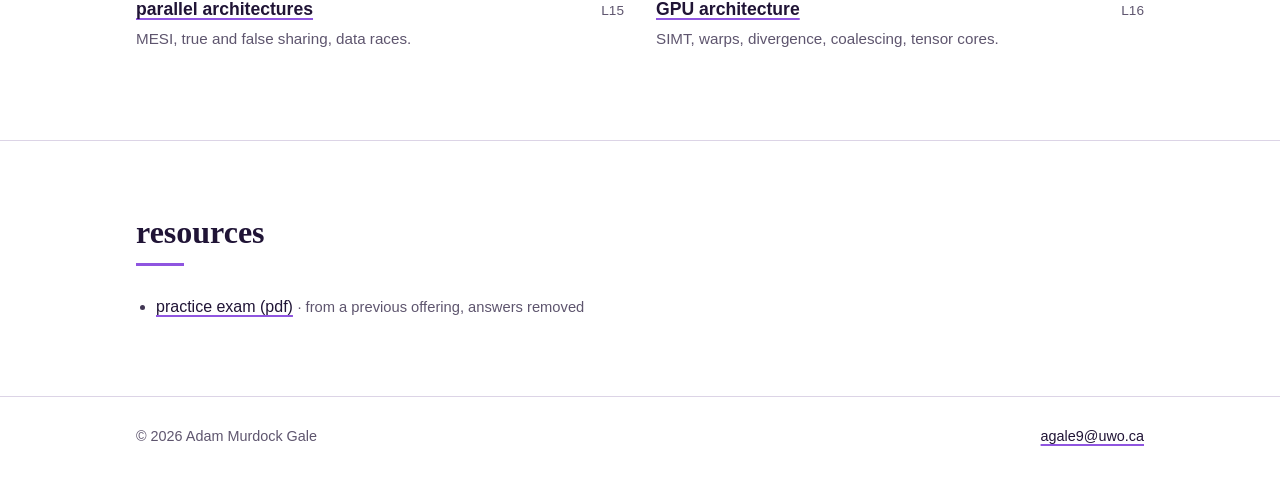
==== commit aa15a7b7: "Practice: align with the 2026 slides and Brightspace categories Five categories (CPU and memory, syn" ====
--- a/teaching/3350/index.html
+++ b/teaching/3350/index.html
@@ -64,7 +64,7 @@
     <section id="topics">
       <div class="container">
         <h2>topics</h2>
-        <ol class="topic-menu" id="topic-menu"></ol>
+        <div id="topic-menu"></div>
         <noscript><p>the topic list needs javascript. the <a href="../../other/CS3350-Outline-Fall-2026.html">outline</a> lists the topics.</p></noscript>
       </div>
     </section>
@@ -92,26 +92,40 @@
     document.getElementById("year").textContent = new Date().getFullYear();
 
     (function () {
-      var menu = document.getElementById("topic-menu");
-      CS3350.topics.forEach(function (t, i) {
-        var li = document.createElement("li");
-        li.className = "topic-item";
-        var body = document.createElement("div");
+      var root = document.getElementById("topic-menu");
+      CS3350.categories.forEach(function (cat, ci) {
         var h3 = document.createElement("h3");
-        var a = document.createElement("a");
-        a.href = "topic/?t=" + t.slug;
-        a.textContent = t.title;
-        h3.appendChild(a);
-        var p = document.createElement("p");
-        p.textContent = t.blurb;
-        var meta = document.createElement("span");
-        meta.className = "topic-lectures";
-        meta.textContent = t.lectures;
-        body.appendChild(h3);
-        body.appendChild(p);
-        li.appendChild(body);
-        li.appendChild(meta);
-        menu.appendChild(li);
+        h3.className = "topic-cat";
+        h3.textContent = cat.title + " ";
+        var lec = document.createElement("span");
+        lec.className = "topic-lectures";
+        lec.textContent = cat.lectures;
+        h3.appendChild(lec);
+        root.appendChild(h3);
+        var menu = document.createElement("ol");
+        menu.className = "topic-menu";
+        CS3350.topics.forEach(function (t) {
+          if (t.category !== ci) return;
+          var li = document.createElement("li");
+          li.className = "topic-item";
+          var body = document.createElement("div");
+          var h4 = document.createElement("h4");
+          var a = document.createElement("a");
+          a.href = "topic/?t=" + t.slug;
+          a.textContent = t.title;
+          h4.appendChild(a);
+          var p = document.createElement("p");
+          p.textContent = t.blurb;
+          var meta = document.createElement("span");
+          meta.className = "topic-lectures";
+          meta.textContent = t.lectures;
+          body.appendChild(h4);
+          body.appendChild(p);
+          li.appendChild(body);
+          li.appendChild(meta);
+          menu.appendChild(li);
+        });
+        root.appendChild(menu);
       });
     })();
   </script>
--- a/assets/site.css
+++ b/assets/site.css
@@ -415,7 +415,10 @@
   padding: 16px 0;
   border-top: 1px solid var(--line);
 }
-.topic-item h3 { margin: 0 0 2px; font-size: 1.15rem; }
+.topic-cat { margin: 28px 0 6px; font-size: 1.25rem; }
+.topic-cat:first-of-type { margin-top: 0; }
+.topic-cat .topic-lectures { margin-left: 6px; font-weight: 400; font-family: Inter, ui-sans-serif, -apple-system, BlinkMacSystemFont, "Segoe UI", sans-serif; }
+.topic-item h3, .topic-item h4 { margin: 0 0 2px; font-size: 1.1rem; }
 .topic-item p { margin: 0; color: var(--muted); font-size: 0.95rem; }
 .topic-lectures { color: var(--muted); font-size: 0.85rem; white-space: nowrap; }
 
@@ -462,7 +465,7 @@
 body.app header nav { min-height: 52px; }
 body.app header { border-bottom-width: 2px; }
 body.app .brand { font-size: 1.1rem; }
-.practice-app .container { width: min(1240px, calc(100% - 32px)); }
+.practice-app .container { width: min(1600px, calc(100% - 32px)); }
 .menu-toggle { display: none; }
 
 .practice-layout {
@@ -486,10 +489,15 @@
 .practice-menu a { display: block; color: var(--body-text); text-decoration: none; padding: 2px 6px; border-radius: 3px; }
 .practice-menu a:hover { color: var(--ink); text-decoration: underline; text-decoration-color: var(--link-hover); }
 .practice-menu a:focus-visible { outline: 2px solid var(--sky); outline-offset: 1px; }
+.menu-cat + .menu-cat { margin-top: 6px; }
+.menu-cat-title { display: block; padding: 2px 6px; color: var(--muted); font-size: 0.82em; letter-spacing: 0.02em; }
+.menu-cat > ol { padding-left: 1.5ch; }
+.practice-menu .menu-topic { display: flex; justify-content: space-between; gap: 8px; }
+.menu-lec { color: var(--muted); font-weight: 400; font-size: 0.85em; }
 .menu-topic-item.is-open > .menu-topic { color: var(--ink); font-weight: 700; }
 .menu-topic-item ul { margin: 1px 0 6px; }
 .menu-topic-item li { display: flex; }
-.menu-topic-item li::before { content: "├─"; flex: none; padding: 2px 0 0 3.2ch; color: var(--muted); }
+.menu-topic-item li::before { content: "├─"; flex: none; padding: 2px 0 0 1.6ch; color: var(--muted); }
 .menu-topic-item li:last-child::before { content: "└─"; }
 .menu-problem { flex: 1; }
 .menu-problem[aria-current] { background: var(--brand); color: var(--white); }
@@ -513,10 +521,15 @@
 
 /* Work on the left, solution on the right once it is shown (stacks on narrow screens) */
 .problem-grid { display: grid; grid-template-columns: minmax(0, 1fr); gap: 0 28px; align-items: start; }
-@media (min-width: 1100px) {
-  .problem-grid.has-solution { grid-template-columns: minmax(0, 1.25fr) minmax(0, 1fr); }
-  .problem-grid.has-solution .solution { margin-top: 0; padding-left: 24px; border-left: 1px solid var(--line); }
-}
+/* (practice.js decides which of these fits the screen) */
+.problem-grid.has-solution { grid-template-columns: minmax(0, 1.25fr) minmax(0, 1fr); }
+.problem-grid.has-solution .solution { margin-top: 0; padding-left: 24px; border-left: 1px solid var(--line); }
+.problem-grid.split .problem-work { display: grid; grid-template-columns: minmax(0, 1fr) minmax(0, max-content); gap: 0 28px; align-items: start; }
+.problem-grid.split .problem-prompt { grid-column: 1; grid-row: 1 / span 2; }
+.problem-grid.split .answer-form, .problem-grid.split .feedback { grid-column: 2; }
+.problem-grid.split .answer-area { flex-direction: column; }
+.problem-grid.split .answer-area > * { flex: 0 0 auto; }
+.problem-grid.has-solution.split { grid-template-columns: minmax(0, 1.7fr) minmax(0, 1fr); }
 
 /* A table of answers and the remaining answer boxes sit side by side when there is room */
 .answer-area { display: flex; flex-wrap: wrap; align-items: flex-start; gap: 0 36px; }
@@ -757,3 +770,39 @@
   0%, 100% { transform: scaleX(1); }
   50% { transform: scaleX(0.18); }
 }
+.answer-form .answer-table td select { width: 100%; min-width: 4.5em; }
+
+/* Short screens (e.g. 1366x768 laptops): tighten spacing, keep text readable */
+@media (max-height: 760px) and (min-width: 641px) {
+  .problem-panel { padding: 10px 18px; font-size: 1rem; }
+  .problem-panel h2 { font-size: 1.3rem; }
+  .problem-head { margin-bottom: 6px; }
+  .problem-prompt p { margin-bottom: 8px; }
+  .problem-table th, .problem-table td { padding: 4px 12px; }
+  .answer-table th, .answer-table td { padding: 2px 7px; }
+  .answer-grid { gap: 7px 14px; margin-top: 8px; }
+  .answer-form select, .answer-form input { padding: 3px 8px; }
+  .problem-code { padding: 8px 12px; margin-bottom: 10px; }
+  .fsm { max-width: 300px; }
+  .actions { margin-top: 14px; }
+  .feedback { margin-top: 10px; padding: 8px 14px; }
+  .practice-menu { font-size: 0.88rem; line-height: 1.35; }
+}
+@media (max-width: 1100px) and (min-width: 641px) {
+  .practice-layout { grid-template-columns: 210px minmax(0, 1fr); gap: 14px; }
+  .practice-menu { font-size: 0.86rem; }
+}
+
+/* units after an answer box (ns, ps, %, …) match the surrounding text */
+.answer-cell .meta { font-size: inherit; color: var(--body-text); }
+
+/* Negation as a bar over the negated part, as on the exams */
+/* each bar is its own box, so x̄ȳ (two bars) never looks like one bar over xy */
+.ov { display: inline-block; border-top: 1.5px solid currentColor; padding-top: 1px; margin: 0 0.07em; line-height: 1.15; }
+.ov .ov { margin-top: 2px; }
+/* step-by-step Boolean algebra in solutions */
+.derive { margin: 4px 0 10px; padding: 8px 12px; border-left: 3px solid var(--line); font-family: Georgia, "Times New Roman", serif; font-size: 1.05rem; line-height: 1.9; color: var(--ink); }
+.derive .meta { font-family: Inter, ui-sans-serif, -apple-system, BlinkMacSystemFont, "Segoe UI", sans-serif; font-size: 0.85rem; }
+/* Light mode: a softer check button on the practice page */
+:root[data-theme="light"] .answer-form .button.primary { background: #efe9f7; border-color: var(--western-purple); color: var(--western-purple); }
+:root[data-theme="light"] .answer-form .button.primary:hover { background: var(--western-purple); border-color: var(--western-purple); color: var(--white); }
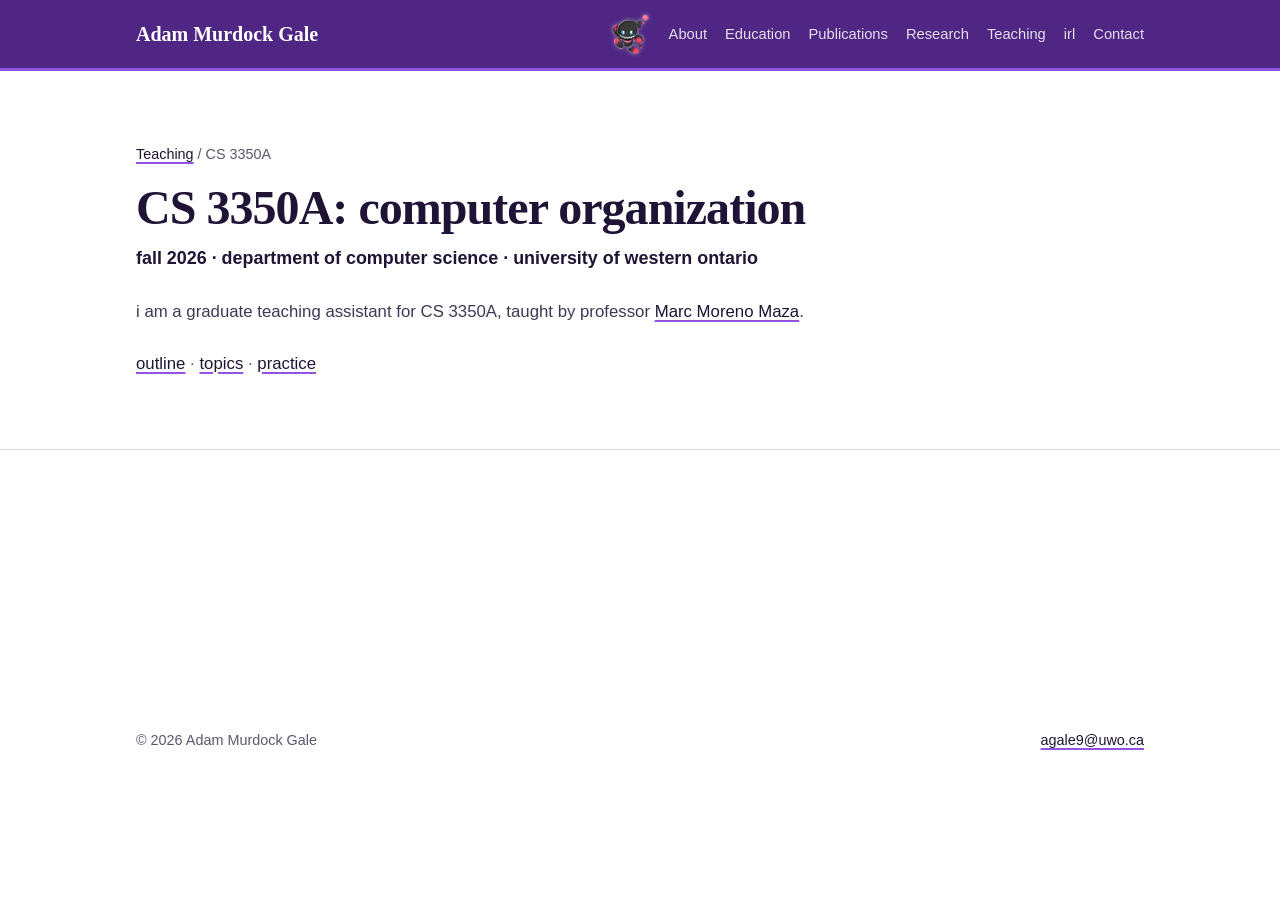
==== commit b09bdfd5: "Practice: ring counter, streak reset, stable layout, no lecture numbers - Ring counter (top right): " ====
--- a/teaching/3350/index.html
+++ b/teaching/3350/index.html
@@ -55,26 +55,9 @@
         </p>
         <p class="course-links">
           <a href="../../other/CS3350-Outline-Fall-2026.html">outline</a> ·
-          <a href="#topics">topic overview</a> ·
+          <a href="topics/">topics</a> ·
           <a href="practice/">practice</a>
         </p>
-      </div>
-    </section>
-
-    <section id="topics">
-      <div class="container">
-        <h2>topics</h2>
-        <div id="topic-menu"></div>
-        <noscript><p>the topic list needs javascript. the <a href="../../other/CS3350-Outline-Fall-2026.html">outline</a> lists the topics.</p></noscript>
-      </div>
-    </section>
-
-    <section id="resources">
-      <div class="container">
-        <h2>resources</h2>
-        <ul class="resource-list">
-          <li><a href="3350-practice-problems.pdf">practice exam (pdf)</a> <span class="meta">· from a previous offering, answers removed</span></li>
-        </ul>
       </div>
     </section>
   </main>
@@ -87,47 +70,8 @@
   </footer>
 
   <script src="../../assets/theme.js"></script>
-  <script src="topics.js"></script>
   <script>
     document.getElementById("year").textContent = new Date().getFullYear();
-
-    (function () {
-      var root = document.getElementById("topic-menu");
-      CS3350.categories.forEach(function (cat, ci) {
-        var h3 = document.createElement("h3");
-        h3.className = "topic-cat";
-        h3.textContent = cat.title + " ";
-        var lec = document.createElement("span");
-        lec.className = "topic-lectures";
-        lec.textContent = cat.lectures;
-        h3.appendChild(lec);
-        root.appendChild(h3);
-        var menu = document.createElement("ol");
-        menu.className = "topic-menu";
-        CS3350.topics.forEach(function (t) {
-          if (t.category !== ci) return;
-          var li = document.createElement("li");
-          li.className = "topic-item";
-          var body = document.createElement("div");
-          var h4 = document.createElement("h4");
-          var a = document.createElement("a");
-          a.href = "topic/?t=" + t.slug;
-          a.textContent = t.title;
-          h4.appendChild(a);
-          var p = document.createElement("p");
-          p.textContent = t.blurb;
-          var meta = document.createElement("span");
-          meta.className = "topic-lectures";
-          meta.textContent = t.lectures;
-          body.appendChild(h4);
-          body.appendChild(p);
-          li.appendChild(body);
-          li.appendChild(meta);
-          menu.appendChild(li);
-        });
-        root.appendChild(menu);
-      });
-    })();
   </script>
 </body>
 </html>
--- a/assets/site.css
+++ b/assets/site.css
@@ -408,22 +408,15 @@
   gap: 0 32px;
 }
 .topic-item {
-  display: grid;
-  grid-template-columns: 1fr auto;
-  gap: 12px;
-  align-items: baseline;
   padding: 16px 0;
   border-top: 1px solid var(--line);
 }
-.topic-cat { margin: 28px 0 6px; font-size: 1.25rem; }
-.topic-cat:first-of-type { margin-top: 0; }
-.topic-cat .topic-lectures { margin-left: 6px; font-weight: 400; font-family: Inter, ui-sans-serif, -apple-system, BlinkMacSystemFont, "Segoe UI", sans-serif; }
-.topic-item h3, .topic-item h4 { margin: 0 0 2px; font-size: 1.1rem; }
+/* topics page: one heading per Brightspace category */
+.topic-cat { margin: 48px 0 14px; font-size: 1.5rem; scroll-margin-top: 84px; }
+.topic-cat::after { margin-top: 8px; }
+.topic-cat:first-of-type { margin-top: 28px; }
+.topic-item h3 { margin: 0 0 2px; font-size: 1.1rem; }
 .topic-item p { margin: 0; color: var(--muted); font-size: 0.95rem; }
-.topic-lectures { color: var(--muted); font-size: 0.85rem; white-space: nowrap; }
-
-.resource-list { margin: 0; padding-left: 20px; color: var(--body-text); }
-.resource-list li { margin: 4px 0; }
 
 /* Topic pages */
 .key-ideas { margin: 0; padding-left: 20px; color: var(--body-text); max-width: 820px; }
@@ -492,16 +485,16 @@
 .menu-cat + .menu-cat { margin-top: 6px; }
 .menu-cat-title { display: block; padding: 2px 6px; color: var(--muted); font-size: 0.82em; letter-spacing: 0.02em; }
 .menu-cat > ol { padding-left: 1.5ch; }
-.practice-menu .menu-topic { display: flex; justify-content: space-between; gap: 8px; }
-.menu-lec { color: var(--muted); font-weight: 400; font-size: 0.85em; }
-.menu-topic-item.is-open > .menu-topic { color: var(--ink); font-weight: 700; }
+/* the open topic and the current problem are both highlighted */
+.menu-topic-item.is-open > .menu-topic { font-weight: 700; }
 .menu-topic-item ul { margin: 1px 0 6px; }
 .menu-topic-item li { display: flex; }
 .menu-topic-item li::before { content: "├─"; flex: none; padding: 2px 0 0 1.6ch; color: var(--muted); }
 .menu-topic-item li:last-child::before { content: "└─"; }
 .menu-problem { flex: 1; }
-.menu-problem[aria-current] { background: var(--brand); color: var(--white); }
-.menu-problem[aria-current]:hover { color: var(--white); }
+.practice-menu .menu-topic-item.is-open > .menu-topic, .practice-menu .menu-problem[aria-current] { background: var(--brand); color: var(--white); }
+:root[data-theme="light"] .practice-menu .menu-topic-item.is-open > .menu-topic,
+:root[data-theme="light"] .practice-menu .menu-problem[aria-current] { background: #efe9f7; color: var(--western-purple); }
 
 .problem-panel {
   margin-top: 0;
@@ -806,3 +799,57 @@
 /* Light mode: a softer check button on the practice page */
 :root[data-theme="light"] .answer-form .button.primary { background: #efe9f7; border-color: var(--western-purple); color: var(--western-purple); }
 :root[data-theme="light"] .answer-form .button.primary:hover { background: var(--western-purple); border-color: var(--western-purple); color: var(--white); }
+
+/* Ring counter, top right of the practice page */
+.ring-count {
+  margin-left: auto;
+  display: inline-flex;
+  align-items: center;
+  gap: 7px;
+  padding: 2px 4px;
+  font-family: ui-monospace, "SFMono-Regular", Menlo, Consolas, "Liberation Mono", monospace;
+  font-size: 1rem;
+  font-weight: 800;
+  line-height: 1;
+  user-select: none;
+  cursor: default;
+}
+.ring-icon { display: inline-block; width: 20px; height: 20px; }
+.ring-icon .ring-spin { border-width: 3px; animation-duration: 0.9s; }
+.ring-label {
+  color: #f6c21a;
+  font-style: italic;
+  letter-spacing: 0.06em;
+  text-shadow: 1px 1px 0 #6b4a00, -1px -1px 0 #6b4a00, 1px -1px 0 #6b4a00, -1px 1px 0 #6b4a00, 2px 2px 0 #6b4a00;
+}
+.ring-num { display: inline-block; min-width: 3ch; color: var(--ink); font-variant-numeric: tabular-nums; }
+.ring-count.is-gain .ring-num { animation: ring-gain 0.22s ease; }
+.ring-count.is-loss { animation: ring-shake 0.45s ease; }
+.ring-count.is-loss .ring-num { animation: ring-flash 1.1s steps(1); }
+@keyframes ring-gain { 40% { transform: scale(1.35); color: #f6c21a; } }
+@keyframes ring-shake { 20% { transform: translateX(-5px); } 40% { transform: translateX(5px); } 60% { transform: translateX(-3px); } 80% { transform: translateX(3px); } }
+@keyframes ring-flash { 0%, 30%, 60% { color: #ff5a5a; } 15%, 45%, 75% { color: var(--ink); } }
+.ring.is-small { width: 16px; height: 16px; }
+.ring.is-small .ring-spin { border-width: 3px; }
+@media (prefers-reduced-motion: reduce) {
+  .ring-icon .ring-spin { animation: none; }
+  .ring-count.is-gain .ring-num, .ring-count.is-loss, .ring-count.is-loss .ring-num { animation: none; }
+}
+
+/* Units in problems (GHz, ns, ps, …): hover or tap for their value */
+.unit { text-decoration: underline dotted; text-underline-offset: 3px; cursor: help; }
+.unit:focus-visible { outline: 2px solid var(--sky); outline-offset: 1px; }
+.unit-tip {
+  position: fixed;
+  z-index: 70;
+  max-width: 290px;
+  padding: 7px 11px;
+  border-radius: 6px;
+  background: var(--ink);
+  color: var(--paper);
+  font-size: 0.88rem;
+  line-height: 1.4;
+  box-shadow: 0 4px 14px rgba(0, 0, 0, 0.3);
+  pointer-events: none;
+}
+.unit-tip span { display: block; margin-top: 3px; font-size: 0.8rem; opacity: 0.8; }
